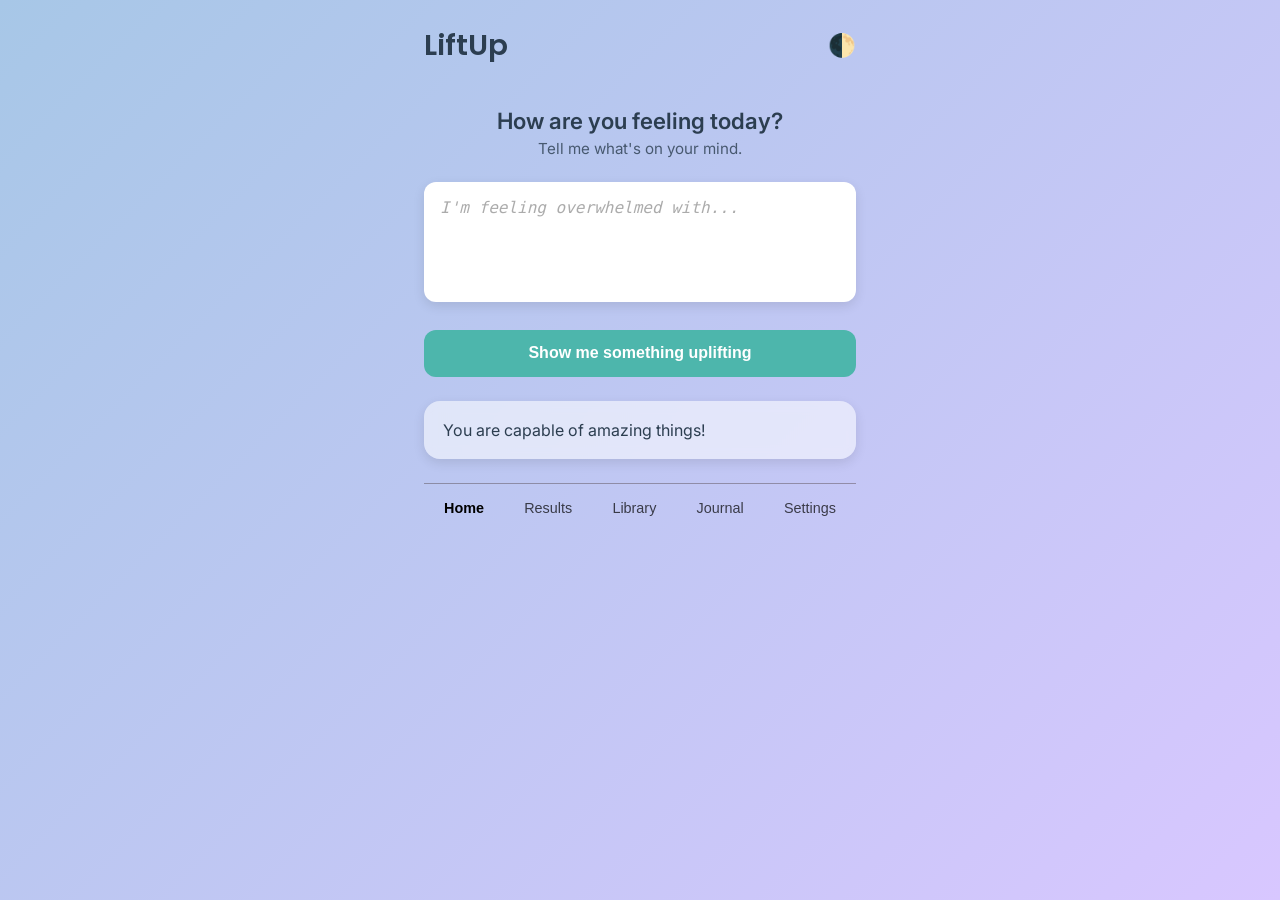
==== index.html @ 4f4d626e "needed updates" ====
<!DOCTYPE html>
<html lang="en">
<head>
    <meta charset="UTF-8">
    <meta name="viewport" content="width=device-width, initial-scale=1.0">
    <title>LiftUp - Your Personalized Inspiration & Support Companion</title>
    <link href="https://fonts.googleapis.com/css2?family=Poppins:wght@400;600&family=Inter:wght@300;400;500&display=swap" rel="stylesheet">
    <link rel="stylesheet" href="css/styles.css" />
</head>

<body>
    <div id="toast" class="toast hidden">Saved!</div>

    <!-- Home View -->
    <main id="home-view" class="view">
        <header class="app-header">
            <h1 class="logo">LiftUp</h1>
            <button type="button" id="theme-toggle" class="icon-btn" aria-label="Toggle theme">🌓</button>
        </header>

        <section class="intro">
            <h2>How are you feeling today?</h2>
            <p class="subtitle">Tell me what's on your mind.</p>
         </section>

         <div class="input-area">
            <textarea id="user-input" placeholder="I'm feeling overwhelmed with..."></textarea>
        </div>

        <button type="button" id="get-support-btn" class="primary-btn">Show me something uplifting</button>
        
        <div class="card">
            <p id="quick-quote">You are capable of amazing things!</p>
        </div>

        <nav class="footer-nav">
            <button data-view="home" class="active">Home</button>
            <button data-view="results">Results</button>
            <button data-view="library">Library</button>
            <button data-view="journal">Journal</button>
            <button data-view="settings">Settings</button>
        </nav>
    </main>
    
    <!-- Results View -->
     <section id="results-view" class="view hidden">
        <header class="app-header">
            <button class="back-btn" id="back-to-home">← Back</button>
            <h1 class="logo">LiftUp</h1>
        </header>

        <section class="results-content">
            <div class="result-card card">
                <h3 class="card-title">Your Quote</h3>
                <p id="result-quote" class="card-text">"Your personalized quote will appear here."</p>
                <button class="save-btn" id="save-quote-btn">Save Quote</button>
            </div>
    
            <div class="result-card card">
                <h3 class="card-title">Music for Your Mood</h3> 
                <img id="album-art" class="album-art" alt="Album artwork" src="" />
                <p id="song-title" class="song-title">Song Title</p>
                <p id="song-artist" class="song-artist">Artist Name</p>
                <audio id="song-preview" controls class="audio-preview"></audio>
                <button class="save-btn" id="save-song-btn">Save Song</button>
            </div>
    
            <div class="result-card card">
                <h3 class="card-title">Journaling Prompt</h3>
                <p id="journal-prompt" class="card-text">"Your journaling prompt will appear here..."</p>
                <button class="save-btn" id="save-prompt-btn">Save Prompt</button>
            </div>            
            <button id="more-results-btn" class="secondary-btn">Show me more like this</button>
        </section>

        <nav class="footer-nav">
            <button data-view="home">Home</button>
            <button data-view="results" class="active">Results</button>
            <button data-view="library">Library</button>
            <button data-view="journal">Journal</button>
            <button data-view="settings">Settings</button>
        </nav>
    </section>
    
     <section id="library-view" class="view hidden">
        <header class="app-header">
            <h1 class="logo">My Library</h1>
        </header>

        <section class="library-content">
            <h3 class="section-title">Saved Quotes</h3>
            <div id="saved-quotes" class="library-list empty"></div>

            <h3 class="section-title">Saved Songs</h3>
            <div id="saved-songs" class="library-list empty"></div>

            <h3 class="section-title">Saved Prompts</h3>
            <div id="saved-prompts" class="library-list empty"></div>
        </section>

        <nav class="footer-nav">
            <button data-view="home">Home</button>
            <button data-view="results">Results</button>
            <button data-view="library" class="active">Library</button>
            <button data-view="journal">Journal</button>
            <button data-view="settings">Settings</button>
        </nav>
     </section>

    <section id="journal-view" class="view hidden">
        <header class="app-header">
            <h1 class="logo">Journal</h1>
        </header>

        <section class="journal-content">
            <!-- Mood Selector -->
             <div class="journal-card card">
                <h3 class="section-title">How are you feeling?</h3>
                <select id="journal-mood" class="journal-select" title="Select your current mood">
                    <option value="">Select a mood</option>
                    <option value="😊 Happy">😊 Happy</option>
                    <option value="😔 Sad">😔 Sad</option>
                    <option value="😤 Stressed">😤 Stressed</option>
                    <option value="😌 Calm">😌 Calm</option>
                    <option value="🤔 Reflective">🤔 Reflective</option>
                </select>
             </div>

             <!-- Entry Box -->
            <div class="journal-card card">
                <h3 class="section-title">Write your thoughts</h3>
                <textarea id="journal-entry" class="journal-textarea" placeholder="Today I want to reflect on..."></textarea>
                <button type="button" id="save-journal-btn" class="primary-btn">Save Entry</button>
            </div>

            <!-- Past Entries -->
            <h3 class="section-title">Past Entries</h3>
            <div id="journal-entries" class="journal-list empty"></div>
        </section>

        <nav class="footer-nav">
            <button data-view="home">Home</button>
            <button data-view="results">Results</button>
            <button data-view="library">Library</button>
            <button data-view="journal" class="active">Journal</button>
            <button data-view="settings">Settings</button>
        </nav>

     </section>

    <!-- Settings -->
    <section id="settings-view" class="view hidden">
        <header class="app-header">
            <button class="back-btn" id="back-to-home-from-settings">← Back</button>
            <h1 class="logo">Settings</h1>
        </header>

        <section class="settings-content">
            <div class="card">
                <h3 class="section-title">Data Management</h3>
                <p class="subtitle">This will permanently delete all your data.</p>
                <button type="button" id="reset-data-btn" class="primary-btn reset-btn">Reset All Data</button>
            </div>
        </section>

        <nav class="footer-nav">
            <button data-view="home">Home</button>
            <button data-view="results">Results</button>
            <button data-view="library">Library</button>
            <button data-view="journal">Journal</button>
            <button data-view="settings" class="active">Settings</button>
        </nav>
    </section>

    <script type="module" src="js/main.js"></script>
</body>
</html>
---- css/styles.css ----
:root {
    --primary: #4db6ac;
    --primary-hover: #43a59b;
    --text-dark: #2C3E50;
    --bg-light: rgba(255, 255, 255, 0.55);
    --shadow: 0 4px 12px rgba(0, 0, 0, 0.1);
}

/* Global + Base */
* {
    margin: 0;
    padding: 0;
    box-sizing: border-box;
}

button,
.card {
    transition: transform 0.2s ease, box-shadow 0.2s ease, background 0.2s ease;
}

textarea,
select {
    transition: box-shadow 0.2s ease, border 0.2s ease;
}

body {
    font-family: 'Inter', sans-serif;
    background: linear-gradient(135deg, #A7C7E7, #D8C7FF);
    color: var(--text-dark);
    min-height:100vh;
    display: flex;
    justify-content: center;
}

.hidden {
    display: none !important; 
}

.view {
    width: 100%;
    max-width: 480px;
    padding: 1.5rem;
    display: flex;
    flex-direction: column;
    gap: 1.5rem;
    animation: fadeIn 0.4s ease;
}

/* Header */
.app-header {
    display: flex;
    justify-content: space-between;
    align-items: center;
}

.logo {
    font-family: 'Poppins', sans-serif;
    font-size: 1.8rem;
    font-weight: 600;
}

.icon-btn {
    background: none;
    border: none;
    font-size: 1.4rem;
    cursor: pointer;
}

/* Intro Section */
.intro {
    text-align: center;
    margin-top: 1rem;
}

.intro h2 {
    font-size: 1.4rem;
    font-weight: 600;
}

.subtitle {
    margin-top: 0.3rem;
    font-size: 0.95rem;
    opacity: 0.8;
}

/* Input Area */
.input-area textarea,
.journal-textarea {
    width: 100%;
    padding: 1rem;
    border-radius: 12px;
    border: none;
    resize: none;
    font-size: 1rem;
    box-shadow: var(--shadow);
    outline: none;
    transition: box-shadow 0.3s ease;
}

.input-area textarea {
    height: 120px;
}

.journal-textarea {
    height: 140px;
    margin-top: 0.5rem;
}

textarea:focus,
select:focus,
button:focus {
    outline: 2px solid var(--primary);
    outline-offset: 2px;
}

textarea::placeholder {
    opacity: 0.6;
    font-style: italic;
}

/* Buttons */
.primary-btn,
.secondary-btn,
.save-btn {
    width: 100%;
    padding: 0.9rem;
    border-radius: 12px;
    font-size: 1rem;
    cursor: pointer;
    font-weight: 600;
    transition: background 0.3s ease, transform 0.2s ease;   
}

/* Primary */
.primary-btn {
    background: var(--primary);
    color: white;
    border: none;
}

.primary-btn:hover {
    background: var(--primary-hover);
    transform: translateY(-2px);
}

/* Secondary */
.secondary-btn {
    background: #ffffffaa;
    border: 2px solid var(--primary);
    color: var(--text-dark);
}

.secondary-btn:hover {
    background: #e8f7f6;
    transform: translateY(-2px);
}

/* Save */
.save-btn {
    background: var(--primary);
    color: white;
    border: none;
    width: auto;
    padding: 0.6rem 1rem;
    border-radius: 10px;
    font-size: 0.9rem;
}

.save-btn:hover {
    background: var(--primary-hover);
    transform: translateY(-2px);
}

/* Back */
.back-btn {
    background: none;
    border: none;
    font-size: 1.2rem;
    cursor: pointer;
    opacity: 0.7;
}

.back-btn:hover {
    opacity: 1;
}

/* Cards */
.card,
.result-card,
.library-list,
.journal-list {
    background: var(--bg-light);
    -webkit-backdrop-filter: blur(6px);
    backdrop-filter: blur(6px);
    padding: 1.2rem;
    border-radius: 16px;
    box-shadow: var(--shadow);
}

.card:hover,
.result-card:hover {
    transform: translateY(-2px);
    box-shadow: 0 6px 16px rgba(0,0,0,0.15);
}

/* Footer Nav */
.footer-nav {
    display: flex;
    justify-content: space-around;
    padding-top: 1rem;
    border-top: 1px solid rgba(68, 50, 50, 0.4);
}

.footer-nav button {
    background: none;
    border: none;
    font-size: 0.9rem;
    opacity: 0.7;
    cursor: pointer;
}

.footer-nav button.active,
.footer-nav button:hover {
    opacity: 1;
    font-weight: 600;
}


/* Results Page */
.results-content {
    display: flex;
    flex-direction: column;
    gap: 1.5rem;
}

.card-title {
    font-family: 'Poppins', sans-serif;
    font-size: 1.2rem;
    margin-bottom: 0.6rem;
}

.card-text {
    margin-bottom: 1rem;
}

/* Music */
.album-art {
    width: 100%;
    max-width: 220px;
    border-radius: 12px;
    margin: 0.5rem auto 1rem;
    display: block;
}

.song-title {
    font-weight: 600;
}

.song-artist {
    opacity: 0.8;
}

.audio-preview {
    width: 100%;
    margin-bottom: 1rem;
}

/* Journal */
.journal-content {
    display: flex;
    flex-direction: column;
    gap: 1.5rem;
}

.journal-select {
    width: 100%;
    padding: 0.8rem;
    border-radius: 10px;
    border: none;
    margin-top: 0.5rem;
    box-shadow: var(--shadow);
}

.journal-entry-item {
    padding: 0.8rem;
    border-bottom: 1px solid rgba(0,0,0,0.1);
}

.journal-entry-date {
    font-size: 0.8rem;
    opacity: 0.7;
}

.journal-entry-mood {
    font-weight: 600;
}

/* Library Container*/
.library-list {
    background: var(--bg-light);
    -webkit-backdrop-filter: blur(6px);
    backdrop-filter: blur(6px);
    padding: 1rem 1.2rem;
    border-radius: 16px;
    box-shadow: var(--shadow);
    display: flex;
    flex-direction: column;
    gap: 0.6rem;
}

/* Individual Saved Item */
.library-item {
    display: flex;
    justify-content: space-between;
    align-items: center;
    padding: 0.6rem 0;
    border-bottom: 1px solid rgba(0,0,0,0.08);
}

.library-item:last-child {
    border-bottom: none;
}

/* Text inside each item */
.item-content {
    flex: 1;
    font-size: 0.95rem;
}

/* Delete Button */
.delete-item-btn {
    background: rgba(255, 0, 0, 0.12);
    color: #e74c3c;
    border: none;
    width: 28px;
    height: 28px;
    border-radius: 50%;
    cursor: pointer;
    font-size: 1.1rem;
    display: flex;
    align-items: center;
    justify-content: center;
}

.delete-item-btn:hover {
    background: rgba(231, 76, 60, 0.22);
}

/* empty State */
.empty-text {
    opacity: 0.6;
    text-align: center;
    padding: 1rem 0;
    font-style: italic;
}

/* Dark Mode Adjustments */
body.dark .library-list {
    background: rgba(255, 255, 255, 0.05);
    border: 1px solid rgba(255, 255, 255, 0.1);
}

body.dark .library-item {
    border-bottom: 1px solid rgba(255,255,255,0.08);
}

body.dark .delete-item-btn {
    background: rgba(255, 0, 0, 0.15);
}

/* Settings */
.settings-content {
    display: flex;
    flex-direction: column;
    gap: 1rem;
}

#reset-data-btn:hover {
    background: #c0392b;
}

/* Dark Mode */
body.dark {
    background: linear-gradient(135deg, #1e2a38, #2c3e50);
    color: #ecf0f1;
}

body.dark .card,
body.dark .library-list,
body.dark .journal-list {
    background: rgba(255, 255, 255, 0.05);
    border: 1px solid rgba(255, 255, 255, 0.1);
}

body.dark textarea,
body.dark select {
    background: rgba(0, 0, 0, 0.2);
    color: white;
    border: 1px solid rgba(255, 255, 255, 0.1);
}

/* Loading Animation */
button:disabled {
    opacity: 0.7;
    cursor: wait;
    animation: pulse 1.5s infinite;
}

textarea.error {
    outline: 2px solid red;
}

/* Animations */
@keyframes pulse {
    0% { transform: scale(1); }
    50% { transform: scale(0.98); opacity: 0.5; }
    100% { transform: scale(1); }
}

@keyframes fadeIn {
    from {
        opacity: 0;
        transform: translateY(10px);
    }
    to {
        opacity: 1;
        transform: translateY(0);
    }
}

/* Mobile */
@media (max-width: 480px) {
    .view {
        padding: 1rem;
        gap: 1rem;
    }
}
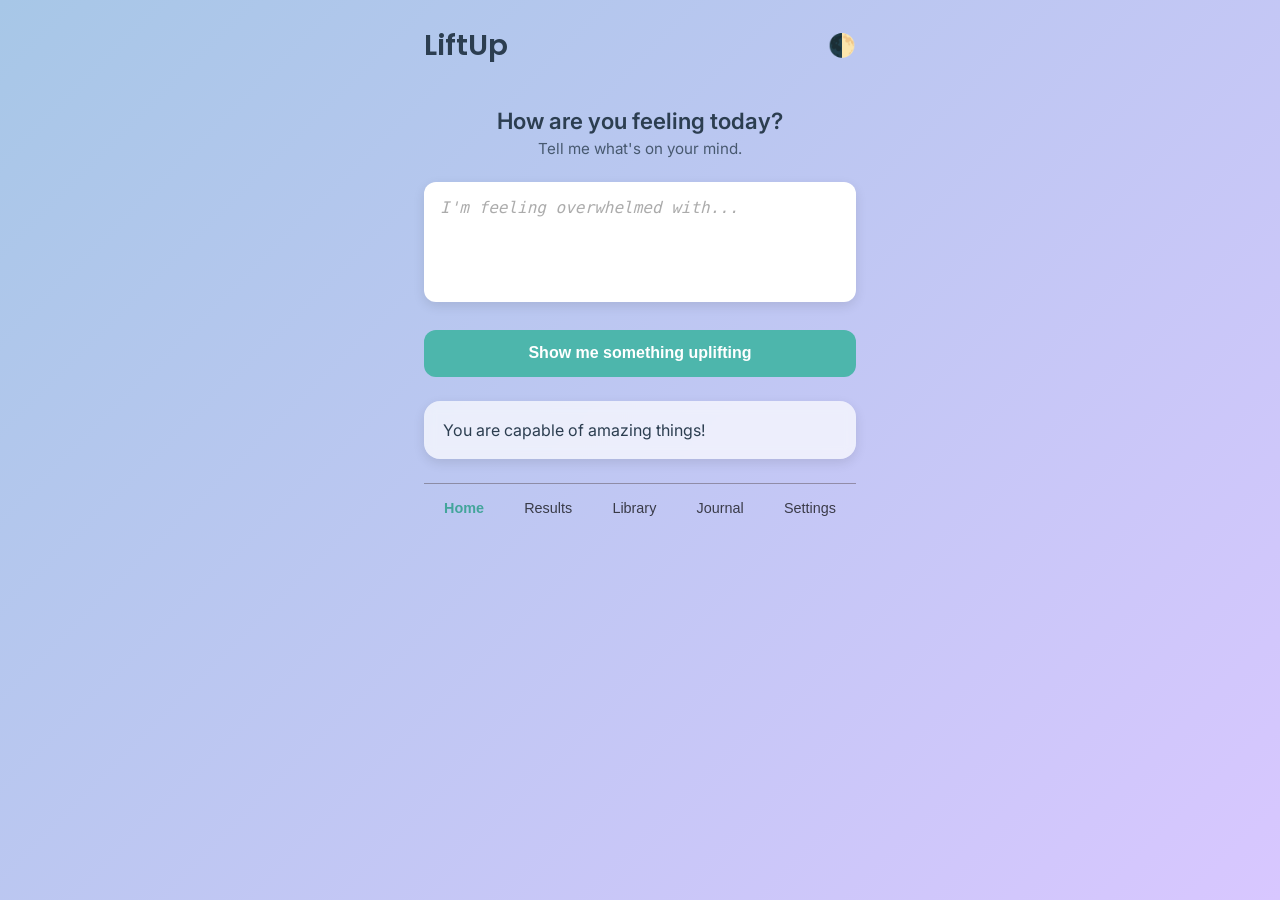
==== commit ce4d5575: "commit" ====
--- a/index.html
+++ b/index.html
@@ -70,7 +70,6 @@
                 <p id="journal-prompt" class="card-text">"Your journaling prompt will appear here..."</p>
                 <button class="save-btn" id="save-prompt-btn">Save Prompt</button>
             </div>            
-            <button id="more-results-btn" class="secondary-btn">Show me more like this</button>
         </section>
 
         <nav class="footer-nav">
--- a/css/styles.css
+++ b/css/styles.css
@@ -2,7 +2,7 @@
     --primary: #4db6ac;
     --primary-hover: #43a59b;
     --text-dark: #2C3E50;
-    --bg-light: rgba(255, 255, 255, 0.55);
+    --bg-light: rgba(255, 255, 255, 0.7);
     --shadow: 0 4px 12px rgba(0, 0, 0, 0.1);
 }
 
@@ -13,16 +13,6 @@
     box-sizing: border-box;
 }
 
-button,
-.card {
-    transition: transform 0.2s ease, box-shadow 0.2s ease, background 0.2s ease;
-}
-
-textarea,
-select {
-    transition: box-shadow 0.2s ease, border 0.2s ease;
-}
-
 body {
     font-family: 'Inter', sans-serif;
     background: linear-gradient(135deg, #A7C7E7, #D8C7FF);
@@ -32,163 +22,44 @@
     justify-content: center;
 }
 
+/* Toast Styles */
+.toast {
+    position: fixed;
+    bottom: 100px;
+    left: 50%;
+    transform: translateX(-50%);
+    background: rgba(44, 62, 80, 0.95);
+    color: white;
+    padding: 12px 24px;
+    border-radius: 25px;
+    z-index: 9999;
+    transition: all 0.3s cubic-bezier(0.68, -0.55, 0.265, 1.55);
+    pointer-events: none;
+    font-size: 0.9rem;
+    box-shadow: 0 4px 15px rgba(0,0,0,0.2);
+}
+
+.toast.hidden {
+    opacity: 0;
+    transform: translate(-50%, 20px);
+    display: block !important;
+}
+
+.view {
+    width: 100%;
+    max-width: 480px;
+    padding: 1.5rem;
+    display: flex;
+    flex-direction: column;
+    gap: 1.5rem;
+}
+
 .hidden {
     display: none !important; 
 }
 
-.view {
-    width: 100%;
-    max-width: 480px;
-    padding: 1.5rem;
-    display: flex;
-    flex-direction: column;
-    gap: 1.5rem;
-    animation: fadeIn 0.4s ease;
-}
-
-/* Header */
-.app-header {
-    display: flex;
-    justify-content: space-between;
-    align-items: center;
-}
-
-.logo {
-    font-family: 'Poppins', sans-serif;
-    font-size: 1.8rem;
-    font-weight: 600;
-}
-
-.icon-btn {
-    background: none;
-    border: none;
-    font-size: 1.4rem;
-    cursor: pointer;
-}
-
-/* Intro Section */
-.intro {
-    text-align: center;
-    margin-top: 1rem;
-}
-
-.intro h2 {
-    font-size: 1.4rem;
-    font-weight: 600;
-}
-
-.subtitle {
-    margin-top: 0.3rem;
-    font-size: 0.95rem;
-    opacity: 0.8;
-}
-
-/* Input Area */
-.input-area textarea,
-.journal-textarea {
-    width: 100%;
-    padding: 1rem;
-    border-radius: 12px;
-    border: none;
-    resize: none;
-    font-size: 1rem;
-    box-shadow: var(--shadow);
-    outline: none;
-    transition: box-shadow 0.3s ease;
-}
-
-.input-area textarea {
-    height: 120px;
-}
-
-.journal-textarea {
-    height: 140px;
-    margin-top: 0.5rem;
-}
-
-textarea:focus,
-select:focus,
-button:focus {
-    outline: 2px solid var(--primary);
-    outline-offset: 2px;
-}
-
-textarea::placeholder {
-    opacity: 0.6;
-    font-style: italic;
-}
-
-/* Buttons */
-.primary-btn,
-.secondary-btn,
-.save-btn {
-    width: 100%;
-    padding: 0.9rem;
-    border-radius: 12px;
-    font-size: 1rem;
-    cursor: pointer;
-    font-weight: 600;
-    transition: background 0.3s ease, transform 0.2s ease;   
-}
-
-/* Primary */
-.primary-btn {
-    background: var(--primary);
-    color: white;
-    border: none;
-}
-
-.primary-btn:hover {
-    background: var(--primary-hover);
-    transform: translateY(-2px);
-}
-
-/* Secondary */
-.secondary-btn {
-    background: #ffffffaa;
-    border: 2px solid var(--primary);
-    color: var(--text-dark);
-}
-
-.secondary-btn:hover {
-    background: #e8f7f6;
-    transform: translateY(-2px);
-}
-
-/* Save */
-.save-btn {
-    background: var(--primary);
-    color: white;
-    border: none;
-    width: auto;
-    padding: 0.6rem 1rem;
-    border-radius: 10px;
-    font-size: 0.9rem;
-}
-
-.save-btn:hover {
-    background: var(--primary-hover);
-    transform: translateY(-2px);
-}
-
-/* Back */
-.back-btn {
-    background: none;
-    border: none;
-    font-size: 1.2rem;
-    cursor: pointer;
-    opacity: 0.7;
-}
-
-.back-btn:hover {
-    opacity: 1;
-}
-
 /* Cards */
-.card,
-.result-card,
-.library-list,
-.journal-list {
+.card, .result-card {
     background: var(--bg-light);
     -webkit-backdrop-filter: blur(6px);
     backdrop-filter: blur(6px);
@@ -197,10 +68,135 @@
     box-shadow: var(--shadow);
 }
 
-.card:hover,
-.result-card:hover {
+.card:hover, .result-card:hover {
     transform: translateY(-2px);
     box-shadow: 0 6px 16px rgba(0,0,0,0.15);
+}
+
+/* Header */
+.app-header {
+    display: flex;
+    justify-content: space-between;
+    align-items: center;
+}
+
+.logo {
+    font-family: 'Poppins', sans-serif;
+    font-size: 1.8rem;
+    font-weight: 600;
+}
+
+.icon-btn {
+    background: none;
+    border: none;
+    font-size: 1.4rem;
+    cursor: pointer;
+}
+
+/* Intro Section */
+.intro {
+    text-align: center;
+    margin-top: 1rem;
+}
+
+.intro h2 {
+    font-size: 1.4rem;
+    font-weight: 600;
+}
+
+.subtitle {
+    margin-top: 0.3rem;
+    font-size: 0.95rem;
+    opacity: 0.8;
+}
+
+/* Input Area */
+.input-area textarea,
+.journal-textarea {
+    width: 100%;
+    padding: 1rem;
+    border-radius: 12px;
+    border: none;
+    resize: none;
+    font-size: 1rem;
+    box-shadow: var(--shadow);
+    outline: none;
+    transition: box-shadow 0.3s ease;
+}
+
+.input-area textarea {
+    height: 120px;
+}
+
+.journal-textarea {
+    height: 140px;
+    margin-top: 0.5rem;
+}
+
+textarea:focus,
+select:focus,
+button:focus {
+    outline: 2px solid var(--primary);
+    outline-offset: 2px;
+}
+
+textarea::placeholder {
+    opacity: 0.6;
+    font-style: italic;
+}
+
+/* Buttons */
+.primary-btn, .secondary-btn, .save-btn {
+    width: 100%;
+    padding: 0.9rem;
+    border-radius: 12px;
+    font-size: 1rem;
+    cursor: pointer;
+    font-weight: 600;
+    transition: all 0.2s ease;   
+}
+
+/* Primary */
+.primary-btn {
+    background: var(--primary);
+    color: white;
+    border: none;
+}
+
+.primary-btn:hover {
+    background: var(--primary-hover);
+    transform: translateY(-2px);
+}
+
+/* Secondary */
+.secondary-btn {
+    background: #ffffffaa;
+    border: 2px solid var(--primary);
+    color: var(--text-dark);
+}
+
+.secondary-btn:hover {
+    background: #e8f7f6;
+    transform: translateY(-2px);
+}
+
+/* Save */
+.save-btn {
+    background: var(--primary);
+    color: white;
+    border: none;
+    width: auto;
+    padding: 0.6rem 1rem;
+    border-radius: 10px;
+    font-size: 0.9rem;
+}
+
+.back-btn {
+    background: none;
+    border: none;
+    font-size: 1.2rem;
+    cursor: pointer;
+    opacity: 0.7;
 }
 
 /* Footer Nav */
@@ -219,28 +215,10 @@
     cursor: pointer;
 }
 
-.footer-nav button.active,
-.footer-nav button:hover {
+.footer-nav button.active {
     opacity: 1;
     font-weight: 600;
-}
-
-
-/* Results Page */
-.results-content {
-    display: flex;
-    flex-direction: column;
-    gap: 1.5rem;
-}
-
-.card-title {
-    font-family: 'Poppins', sans-serif;
-    font-size: 1.2rem;
-    margin-bottom: 0.6rem;
-}
-
-.card-text {
-    margin-bottom: 1rem;
+    color: var(--primary-hover);
 }
 
 /* Music */
@@ -252,63 +230,18 @@
     display: block;
 }
 
-.song-title {
-    font-weight: 600;
-}
-
-.song-artist {
-    opacity: 0.8;
-}
-
 .audio-preview {
     width: 100%;
     margin-bottom: 1rem;
 }
 
-/* Journal */
-.journal-content {
-    display: flex;
-    flex-direction: column;
-    gap: 1.5rem;
-}
-
-.journal-select {
-    width: 100%;
-    padding: 0.8rem;
-    border-radius: 10px;
-    border: none;
-    margin-top: 0.5rem;
-    box-shadow: var(--shadow);
-}
-
-.journal-entry-item {
-    padding: 0.8rem;
-    border-bottom: 1px solid rgba(0,0,0,0.1);
-}
-
-.journal-entry-date {
-    font-size: 0.8rem;
-    opacity: 0.7;
-}
-
-.journal-entry-mood {
-    font-weight: 600;
-}
-
-/* Library Container*/
-.library-list {
-    background: var(--bg-light);
-    -webkit-backdrop-filter: blur(6px);
-    backdrop-filter: blur(6px);
-    padding: 1rem 1.2rem;
-    border-radius: 16px;
-    box-shadow: var(--shadow);
+/* Library & Journal lists*/
+.library-list, .journal-list {
     display: flex;
     flex-direction: column;
     gap: 0.6rem;
 }
 
-/* Individual Saved Item */
 .library-item {
     display: flex;
     justify-content: space-between;
@@ -317,16 +250,6 @@
     border-bottom: 1px solid rgba(0,0,0,0.08);
 }
 
-.library-item:last-child {
-    border-bottom: none;
-}
-
-/* Text inside each item */
-.item-content {
-    flex: 1;
-    font-size: 0.95rem;
-}
-
 /* Delete Button */
 .delete-item-btn {
     background: rgba(255, 0, 0, 0.12);
@@ -336,47 +259,9 @@
     height: 28px;
     border-radius: 50%;
     cursor: pointer;
-    font-size: 1.1rem;
     display: flex;
     align-items: center;
     justify-content: center;
-}
-
-.delete-item-btn:hover {
-    background: rgba(231, 76, 60, 0.22);
-}
-
-/* empty State */
-.empty-text {
-    opacity: 0.6;
-    text-align: center;
-    padding: 1rem 0;
-    font-style: italic;
-}
-
-/* Dark Mode Adjustments */
-body.dark .library-list {
-    background: rgba(255, 255, 255, 0.05);
-    border: 1px solid rgba(255, 255, 255, 0.1);
-}
-
-body.dark .library-item {
-    border-bottom: 1px solid rgba(255,255,255,0.08);
-}
-
-body.dark .delete-item-btn {
-    background: rgba(255, 0, 0, 0.15);
-}
-
-/* Settings */
-.settings-content {
-    display: flex;
-    flex-direction: column;
-    gap: 1rem;
-}
-
-#reset-data-btn:hover {
-    background: #c0392b;
 }
 
 /* Dark Mode */
@@ -385,35 +270,25 @@
     color: #ecf0f1;
 }
 
-body.dark .card,
-body.dark .library-list,
-body.dark .journal-list {
+body.dark .card, body.dark .result-card, body.dark .library-list {
     background: rgba(255, 255, 255, 0.05);
     border: 1px solid rgba(255, 255, 255, 0.1);
 }
 
-body.dark textarea,
-body.dark select {
+body.dark textarea, body.dark select {
     background: rgba(0, 0, 0, 0.2);
     color: white;
-    border: 1px solid rgba(255, 255, 255, 0.1);
-}
-
-/* Loading Animation */
+}
+
 button:disabled {
-    opacity: 0.7;
+    animation: pulse 1.5s infinite;
     cursor: wait;
-    animation: pulse 1.5s infinite;
-}
-
-textarea.error {
-    outline: 2px solid red;
 }
 
 /* Animations */
 @keyframes pulse {
     0% { transform: scale(1); }
-    50% { transform: scale(0.98); opacity: 0.5; }
+    50% { transform: scale(0.98); opacity: 0.7; }
     100% { transform: scale(1); }
 }
 
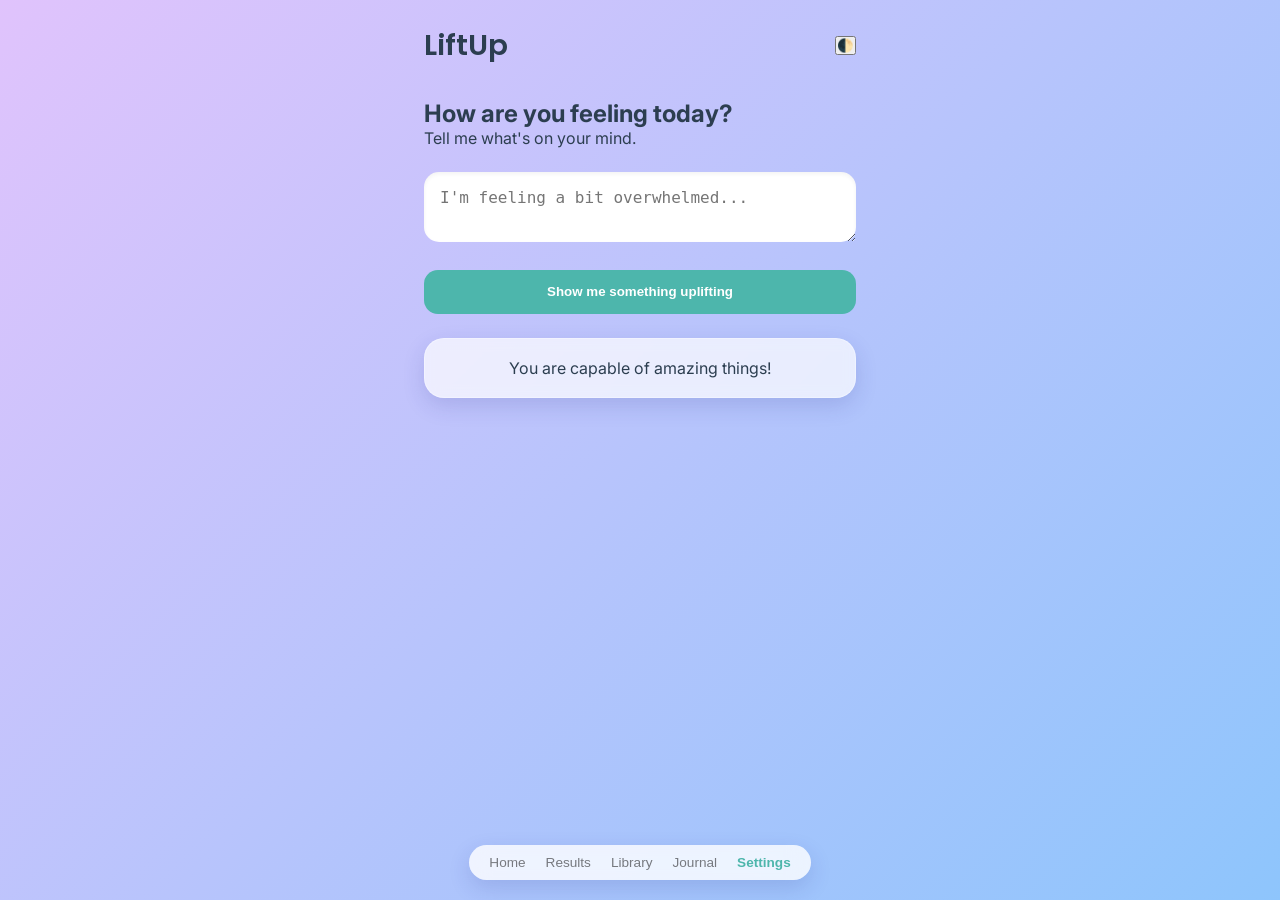
==== commit 99855e46: "needed updates" ====
--- a/index.html
+++ b/index.html
@@ -7,15 +7,14 @@
     <link href="https://fonts.googleapis.com/css2?family=Poppins:wght@400;600&family=Inter:wght@300;400;500&display=swap" rel="stylesheet">
     <link rel="stylesheet" href="css/styles.css" />
 </head>
+<body>
 
-<body>
     <div id="toast" class="toast hidden">Saved!</div>
 
-    <!-- Home View -->
     <main id="home-view" class="view">
         <header class="app-header">
             <h1 class="logo">LiftUp</h1>
-            <button type="button" id="theme-toggle" class="icon-btn" aria-label="Toggle theme">🌓</button>
+            <button type="button" id="theme-toggle" class="icon-btn">🌓</button>
         </header>
 
         <section class="intro">
@@ -24,152 +23,105 @@
          </section>
 
          <div class="input-area">
-            <textarea id="user-input" placeholder="I'm feeling overwhelmed with..."></textarea>
+            <textarea id="user-input" placeholder="I'm feeling a bit overwhelmed..."></textarea>
         </div>
 
-        <button type="button" id="get-support-btn" class="primary-btn">Show me something uplifting</button>
+        <button id="get-support-btn" class="primary-btn">Show me something uplifting</button>
         
-        <div class="card">
+        <div class="card" style="text-align: center;">
             <p id="quick-quote">You are capable of amazing things!</p>
         </div>
-
-        <nav class="footer-nav">
-            <button data-view="home" class="active">Home</button>
-            <button data-view="results">Results</button>
-            <button data-view="library">Library</button>
-            <button data-view="journal">Journal</button>
-            <button data-view="settings">Settings</button>
-        </nav>
     </main>
     
-    <!-- Results View -->
      <section id="results-view" class="view hidden">
         <header class="app-header">
-            <button class="back-btn" id="back-to-home">← Back</button>
-            <h1 class="logo">LiftUp</h1>
+            <button class="back-btn" id="back-to-home">←</button>
+            <h1 class="logo">For You</h1>
+            <div style="width: 24px;"></div>
         </header>
 
-        <section class="results-content">
-            <div class="result-card card">
-                <h3 class="card-title">Your Quote</h3>
-                <p id="result-quote" class="card-text">"Your personalized quote will appear here."</p>
-                <button class="save-btn" id="save-quote-btn">Save Quote</button>
-            </div>
-    
-            <div class="result-card card">
-                <h3 class="card-title">Music for Your Mood</h3> 
-                <img id="album-art" class="album-art" alt="Album artwork" src="" />
+        <div class="result-card">
+            <h3 class="card-title">Daily Wisdom</h3>
+            <p id="result-quote" class="card-text">"Your quote will appear here."</p>
+            <button class="save-btn" id="save-quote-btn">Save Quote</button>
+        </div>
+
+        <div class="result-card music-card">
+            <h3 class="card-title">Mood Melodies</h3> 
+            <img id="album-art" class="album-art" src="" alt="Album Art" />
+            <div class="song-info">
                 <p id="song-title" class="song-title">Song Title</p>
                 <p id="song-artist" class="song-artist">Artist Name</p>
-                <audio id="song-preview" controls class="audio-preview"></audio>
-                <button class="save-btn" id="save-song-btn">Save Song</button>
             </div>
-    
-            <div class="result-card card">
-                <h3 class="card-title">Journaling Prompt</h3>
-                <p id="journal-prompt" class="card-text">"Your journaling prompt will appear here..."</p>
-                <button class="save-btn" id="save-prompt-btn">Save Prompt</button>
-            </div>            
-        </section>
+            <audio id="song-preview" controls class="audio-preview"></audio>
+            <button class="save-btn" id="save-song-btn">Save Song</button>
+        </div>
 
-        <nav class="footer-nav">
-            <button data-view="home">Home</button>
-            <button data-view="results" class="active">Results</button>
-            <button data-view="library">Library</button>
-            <button data-view="journal">Journal</button>
-            <button data-view="settings">Settings</button>
-        </nav>
+        <div class="result-card">
+            <h3 class="card-title">Reflection</h3>
+            <p id="journal-prompt" class="card-text">"Your prompt will appear here."</p>
+            <button class="save-btn" id="save-prompt-btn">Save Prompt</button>
+        </div>   
     </section>
     
      <section id="library-view" class="view hidden">
         <header class="app-header">
-            <h1 class="logo">My Library</h1>
+            <h1 class="logo">My Sanctuary</h1>
         </header>
 
-        <section class="library-content">
-            <h3 class="section-title">Saved Quotes</h3>
-            <div id="saved-quotes" class="library-list empty"></div>
+        <div class="library-container">
+            <h3 class="section-lable">Quotes</h3>
+            <div id="saved-quotes" class="library-list"></div>
+            
+            <h3 class="section-label">Songs</h3>
+            <div id="saved-songs" class="library-list"></div>
 
-            <h3 class="section-title">Saved Songs</h3>
-            <div id="saved-songs" class="library-list empty"></div>
-
-            <h3 class="section-title">Saved Prompts</h3>
-            <div id="saved-prompts" class="library-list empty"></div>
-        </section>
-
-        <nav class="footer-nav">
-            <button data-view="home">Home</button>
-            <button data-view="results">Results</button>
-            <button data-view="library" class="active">Library</button>
-            <button data-view="journal">Journal</button>
-            <button data-view="settings">Settings</button>
-        </nav>
+            <h3 class="section-label">Prompts</h3>
+            <div id="saved-prompts" class="library-list"></div>
+        </div>
      </section>
 
     <section id="journal-view" class="view hidden">
         <header class="app-header">
             <h1 class="logo">Journal</h1>
         </header>
+        
+        <div class="card journal-input-card">
+            <h3 class="card-title">How are you?</h3>
+            <select id="journal-mood" class="journal-select">
+                <option value="">Select a vibe...</option>
+                <option value="😊 Happy">😊 Happy</option>
+                <option value="😔 Low">😔 Low</option>
+                <option value="😤 Frustrated">😤 Frustrated</option>
+                <option value="😌 Calm">😌 Calm</option>
+                <option value="🤔 Reflective">🤔 Reflective</option>
+            </select>
+            <textarea id="journal-entry" class="journal-textarea" placeholder="Start typing..."></textarea>
+            <button type="button" id="save-journal-btn" class="primary-btn">Log Entry</button>
+        </div>
+        
+        <h3 class="section-label">Previous Reflections</h3>
+        <div id="journal-entries" class="journal-list"></div>
+    </section>
 
-        <section class="journal-content">
-            <!-- Mood Selector -->
-             <div class="journal-card card">
-                <h3 class="section-title">How are you feeling?</h3>
-                <select id="journal-mood" class="journal-select" title="Select your current mood">
-                    <option value="">Select a mood</option>
-                    <option value="😊 Happy">😊 Happy</option>
-                    <option value="😔 Sad">😔 Sad</option>
-                    <option value="😤 Stressed">😤 Stressed</option>
-                    <option value="😌 Calm">😌 Calm</option>
-                    <option value="🤔 Reflective">🤔 Reflective</option>
-                </select>
-             </div>
-
-             <!-- Entry Box -->
-            <div class="journal-card card">
-                <h3 class="section-title">Write your thoughts</h3>
-                <textarea id="journal-entry" class="journal-textarea" placeholder="Today I want to reflect on..."></textarea>
-                <button type="button" id="save-journal-btn" class="primary-btn">Save Entry</button>
-            </div>
-
-            <!-- Past Entries -->
-            <h3 class="section-title">Past Entries</h3>
-            <div id="journal-entries" class="journal-list empty"></div>
-        </section>
-
-        <nav class="footer-nav">
-            <button data-view="home">Home</button>
-            <button data-view="results">Results</button>
-            <button data-view="library">Library</button>
-            <button data-view="journal" class="active">Journal</button>
-            <button data-view="settings">Settings</button>
-        </nav>
-
-     </section>
-
-    <!-- Settings -->
     <section id="settings-view" class="view hidden">
         <header class="app-header">
-            <button class="back-btn" id="back-to-home-from-settings">← Back</button>
             <h1 class="logo">Settings</h1>
         </header>
+        <div class="card">
+            <h3 class="section-label">Data Management</h3>
+            <p class="subtitle" style="margin-bottom: 1rem;">This will permanently delete all save items.</p>
+            <button type="button" id="reset-data-btn" class="primary-btn" style="background: #e74c3c">Reset All Data</button>
+        </div>
+    </section>
 
-        <section class="settings-content">
-            <div class="card">
-                <h3 class="section-title">Data Management</h3>
-                <p class="subtitle">This will permanently delete all your data.</p>
-                <button type="button" id="reset-data-btn" class="primary-btn reset-btn">Reset All Data</button>
-            </div>
-        </section>
-
-        <nav class="footer-nav">
-            <button data-view="home">Home</button>
-            <button data-view="results">Results</button>
-            <button data-view="library">Library</button>
-            <button data-view="journal">Journal</button>
-            <button data-view="settings" class="active">Settings</button>
-        </nav>
-    </section>
+    <nav class="footer-nav">
+        <button data-view="home">Home</button>
+        <button data-view="results">Results</button>
+        <button data-view="library">Library</button>
+        <button data-view="journal">Journal</button>
+        <button data-view="settings" class="active">Settings</button>
+    </nav>
 
     <script type="module" src="js/main.js"></script>
 </body>
--- a/css/styles.css
+++ b/css/styles.css
@@ -1,21 +1,20 @@
 :root {
     --primary: #4db6ac;
-    --primary-hover: #43a59b;
+    --primary-hover: #3d968e;
+    --accent: #ff8a80;
     --text-dark: #2C3E50;
-    --bg-light: rgba(255, 255, 255, 0.7);
-    --shadow: 0 4px 12px rgba(0, 0, 0, 0.1);
-}
-
-/* Global + Base */
-* {
-    margin: 0;
-    padding: 0;
-    box-sizing: border-box;
-}
+    --bg-gradient: linear-gradient(135deg, #e0c3fc 0%, #8ec5fc 100%);
+    --card-bg: rgba(255, 255, 255, 0.7);
+    --shadow: 0 8px 22px rgba(31, 38, 135, 0.15);
+}
+
+/* Global */
+* { margin: 0; padding: 0; box-sizing: border-box; }
 
 body {
     font-family: 'Inter', sans-serif;
-    background: linear-gradient(135deg, #A7C7E7, #D8C7FF);
+    background: var(--bg-gradient);
+    background-attachment: fixed;
     color: var(--text-dark);
     min-height:100vh;
     display: flex;
@@ -52,32 +51,31 @@
     display: flex;
     flex-direction: column;
     gap: 1.5rem;
-}
-
-.hidden {
-    display: none !important; 
-}
+    animation: fadeIn 0.4s ease-out;
+}
+
+.hidden { display: none !important; }
 
 /* Cards */
 .card, .result-card {
-    background: var(--bg-light);
+    background: var(--card-bg);
     -webkit-backdrop-filter: blur(6px);
     backdrop-filter: blur(6px);
     padding: 1.2rem;
-    border-radius: 16px;
+    border-radius: 20px;
     box-shadow: var(--shadow);
-}
-
-.card:hover, .result-card:hover {
-    transform: translateY(-2px);
-    box-shadow: 0 6px 16px rgba(0,0,0,0.15);
-}
+    border: 1px solid rgba(255, 255, 255, 0.3);
+    transition: transform 0.2s ease;
+}
+
+.card:hover { transform: translateY(-3px); }
 
 /* Header */
 .app-header {
     display: flex;
     justify-content: space-between;
     align-items: center;
+    margin-bottom: 0.5rem;
 }
 
 .logo {
@@ -86,139 +84,60 @@
     font-weight: 600;
 }
 
-.icon-btn {
-    background: none;
-    border: none;
-    font-size: 1.4rem;
-    cursor: pointer;
-}
-
-/* Intro Section */
-.intro {
-    text-align: center;
-    margin-top: 1rem;
-}
-
-.intro h2 {
-    font-size: 1.4rem;
-    font-weight: 600;
-}
-
-.subtitle {
-    margin-top: 0.3rem;
-    font-size: 0.95rem;
-    opacity: 0.8;
-}
-
-/* Input Area */
-.input-area textarea,
-.journal-textarea {
+/* Forms & textareas */
+textarea, select {
     width: 100%;
     padding: 1rem;
-    border-radius: 12px;
-    border: none;
-    resize: none;
+    border-radius: 15px;
+    border: none;
+    background: white;
+    box-shadow: inset 0 2px 4px rgba(0,0,0,0.05);
     font-size: 1rem;
-    box-shadow: var(--shadow);
     outline: none;
-    transition: box-shadow 0.3s ease;
-}
-
-.input-area textarea {
-    height: 120px;
-}
-
-.journal-textarea {
-    height: 140px;
-    margin-top: 0.5rem;
-}
-
-textarea:focus,
-select:focus,
-button:focus {
-    outline: 2px solid var(--primary);
-    outline-offset: 2px;
-}
-
-textarea::placeholder {
-    opacity: 0.6;
-    font-style: italic;
-}
+}
+
+textarea:focus { outline: 2px solid var(--primary); }
 
 /* Buttons */
 .primary-btn, .secondary-btn, .save-btn {
     width: 100%;
     padding: 0.9rem;
-    border-radius: 12px;
-    font-size: 1rem;
+    border-radius: 14px;
     cursor: pointer;
     font-weight: 600;
+    border: none;
     transition: all 0.2s ease;   
 }
 
-/* Primary */
-.primary-btn {
-    background: var(--primary);
-    color: white;
-    border: none;
-}
-
-.primary-btn:hover {
-    background: var(--primary-hover);
-    transform: translateY(-2px);
-}
-
-/* Secondary */
-.secondary-btn {
-    background: #ffffffaa;
-    border: 2px solid var(--primary);
-    color: var(--text-dark);
-}
-
-.secondary-btn:hover {
-    background: #e8f7f6;
-    transform: translateY(-2px);
-}
-
-/* Save */
-.save-btn {
-    background: var(--primary);
-    color: white;
-    border: none;
-    width: auto;
-    padding: 0.6rem 1rem;
-    border-radius: 10px;
-    font-size: 0.9rem;
-}
-
-.back-btn {
-    background: none;
-    border: none;
-    font-size: 1.2rem;
-    cursor: pointer;
-    opacity: 0.7;
-}
-
-/* Footer Nav */
+.primary-btn { background: var(--primary); color: white; }
+
+.save-btn { background: var(--primary); color: white; margin-top: 10px; }
+
+/* Navigation */
 .footer-nav {
-    display: flex;
-    justify-content: space-around;
-    padding-top: 1rem;
-    border-top: 1px solid rgba(68, 50, 50, 0.4);
+    position: fixed;
+    bottom: 20px;
+    background: rgba(255, 255, 255, 0.8);
+    -webkit-backdrop-filter: blur(10px);
+    backdrop-filter: blur(10px);
+    padding: 10px 20px;
+    border-radius: 30px;
+    display: flex;
+    gap: 20px;
+    box-shadow: var(--shadow);
 }
 
 .footer-nav button {
     background: none;
     border: none;
-    font-size: 0.9rem;
-    opacity: 0.7;
-    cursor: pointer;
+    font-size: 0.85rem;
+    opacity: 0.5;
 }
 
 .footer-nav button.active {
     opacity: 1;
     font-weight: 600;
-    color: var(--primary-hover);
+    color: var(--primary);
 }
 
 /* Music */
@@ -228,26 +147,6 @@
     border-radius: 12px;
     margin: 0.5rem auto 1rem;
     display: block;
-}
-
-.audio-preview {
-    width: 100%;
-    margin-bottom: 1rem;
-}
-
-/* Library & Journal lists*/
-.library-list, .journal-list {
-    display: flex;
-    flex-direction: column;
-    gap: 0.6rem;
-}
-
-.library-item {
-    display: flex;
-    justify-content: space-between;
-    align-items: center;
-    padding: 0.6rem 0;
-    border-bottom: 1px solid rgba(0,0,0,0.08);
 }
 
 /* Delete Button */
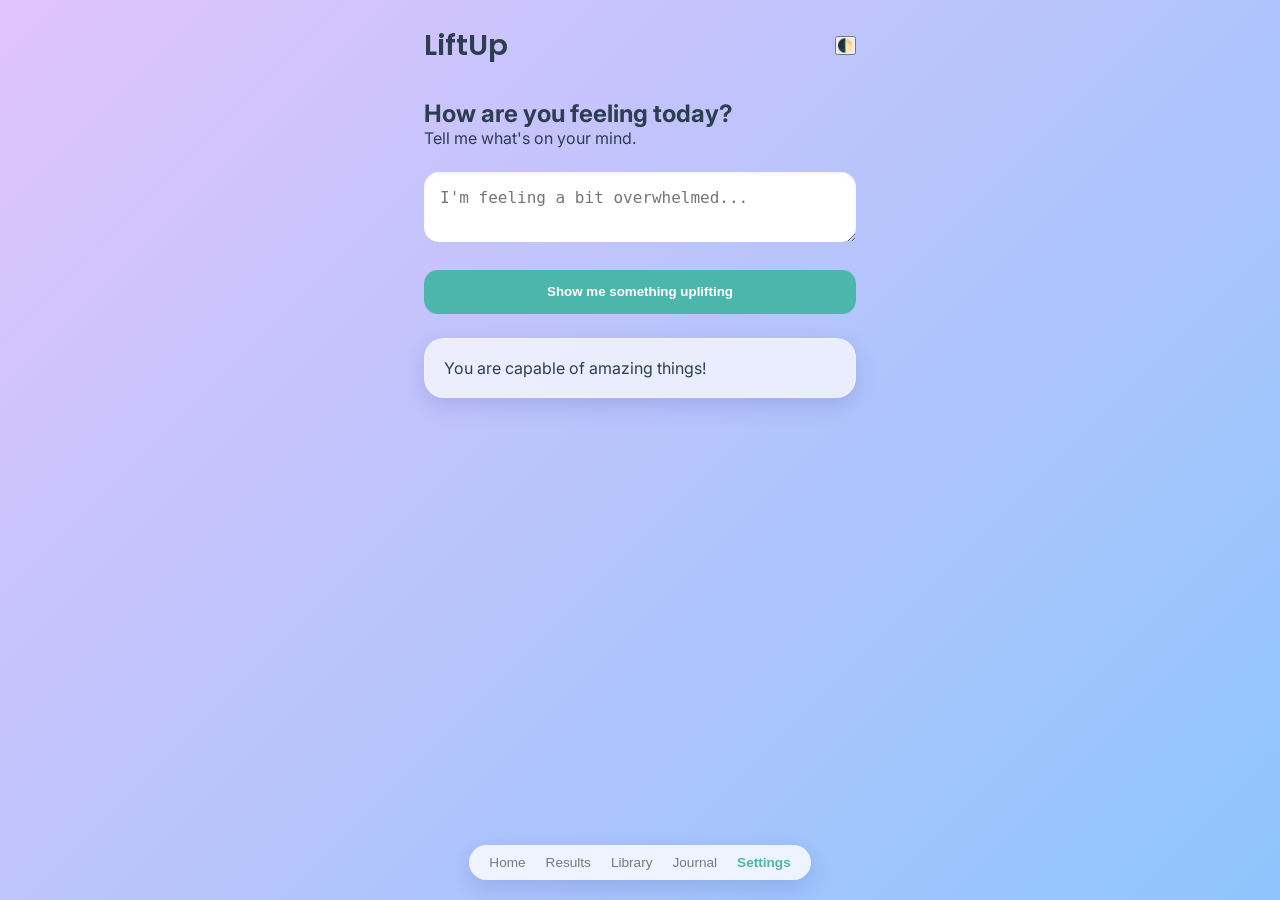
==== commit 7908e6b4: "button fixes" ====
--- a/index.html
+++ b/index.html
@@ -28,7 +28,7 @@
 
         <button id="get-support-btn" class="primary-btn">Show me something uplifting</button>
         
-        <div class="card" style="text-align: center;">
+        <div class="card quick-quote-card">
             <p id="quick-quote">You are capable of amazing things!</p>
         </div>
     </main>
@@ -37,7 +37,7 @@
         <header class="app-header">
             <button class="back-btn" id="back-to-home">←</button>
             <h1 class="logo">For You</h1>
-            <div style="width: 24px;"></div>
+            <div class="spacer"></div>
         </header>
 
         <div class="result-card">
@@ -88,7 +88,8 @@
         
         <div class="card journal-input-card">
             <h3 class="card-title">How are you?</h3>
-            <select id="journal-mood" class="journal-select">
+            <label for="journal-mood" class="visually-hidden">Select your mood</label>
+            <select id="journal-mood" class="journal-select" title="Select your mood">
                 <option value="">Select a vibe...</option>
                 <option value="😊 Happy">😊 Happy</option>
                 <option value="😔 Low">😔 Low</option>
@@ -110,8 +111,8 @@
         </header>
         <div class="card">
             <h3 class="section-label">Data Management</h3>
-            <p class="subtitle" style="margin-bottom: 1rem;">This will permanently delete all save items.</p>
-            <button type="button" id="reset-data-btn" class="primary-btn" style="background: #e74c3c">Reset All Data</button>
+            <p class="subtitle data-management-text">This will permanently delete all save items.</p>
+            <button type="button" id="reset-data-btn" class="primary-btn reset-btn">Reset All Data</button>
         </div>
     </section>
 
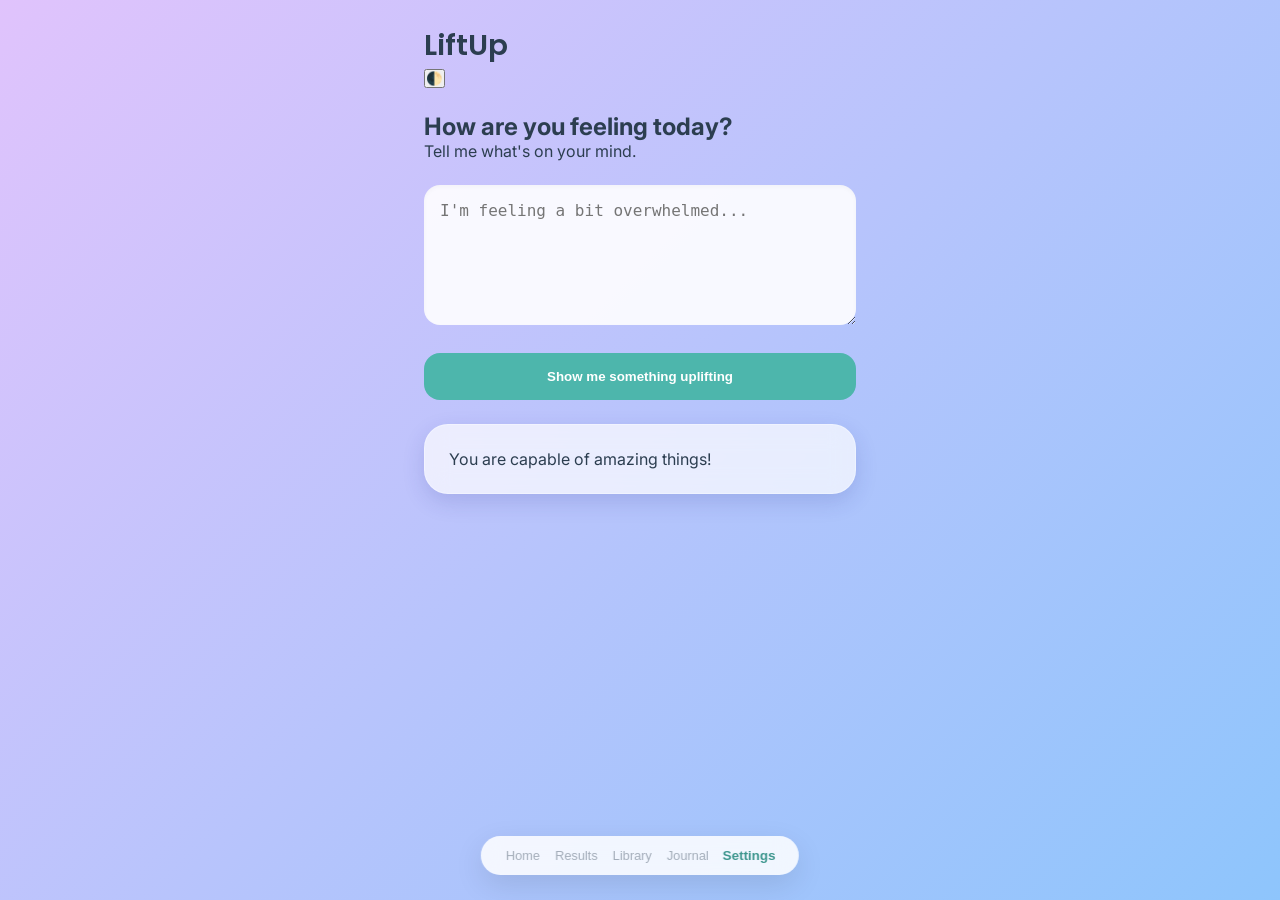
==== commit 8285b23e: "commit" ====
--- a/index.html
+++ b/index.html
@@ -124,6 +124,6 @@
         <button data-view="settings" class="active">Settings</button>
     </nav>
 
-    <script type="module" src="js/main.js"></script>
+    <script type="module" src="/js/main.js"></script>
 </body>
 </html>
--- a/css/styles.css
+++ b/css/styles.css
@@ -44,10 +44,11 @@
     display: block !important;
 }
 
+/* View Containers */
 .view {
     width: 100%;
     max-width: 480px;
-    padding: 1.5rem;
+    padding: 1.5rem 1.5rem 100px 1.5rem;
     display: flex;
     flex-direction: column;
     gap: 1.5rem;
@@ -59,10 +60,10 @@
 /* Cards */
 .card, .result-card {
     background: var(--card-bg);
-    -webkit-backdrop-filter: blur(6px);
-    backdrop-filter: blur(6px);
-    padding: 1.2rem;
-    border-radius: 20px;
+    -webkit-backdrop-filter: blur(12px);
+    backdrop-filter: blur(12px);
+    padding: 1.5rem;
+    border-radius: 24px;
     box-shadow: var(--shadow);
     border: 1px solid rgba(255, 255, 255, 0.3);
     transition: transform 0.2s ease;
@@ -70,39 +71,32 @@
 
 .card:hover { transform: translateY(-3px); }
 
-/* Header */
-.app-header {
-    display: flex;
-    justify-content: space-between;
-    align-items: center;
-    margin-bottom: 0.5rem;
-}
+/* Typography */
+.logo { font-family: 'Poppins', sans-serif; font-size: 1.8rem; font-weight: 600; }
+.card-title { font-size: 0.75rem; text-transform: uppercase; letter-spacing: 1.2px; opacity: 0.5; margin-bottom: 0.8rem; font-weight: 700; }
+.card-text { font-size: 1.15rem; line-height: 1.5; font-weight: 500; margin-bottom: 1rem; }
+.section-label { font-size: 0.9rem; margin: 1rem 0 0.5rem 0.5rem; font-weight: 600; color: var(--primary-hover); }
 
-.logo {
-    font-family: 'Poppins', sans-serif;
-    font-size: 1.8rem;
-    font-weight: 600;
-}
-
-/* Forms & textareas */
+/* Form Elements */
 textarea, select {
     width: 100%;
     padding: 1rem;
-    border-radius: 15px;
+    border-radius: 16px;
     border: none;
-    background: white;
-    box-shadow: inset 0 2px 4px rgba(0,0,0,0.05);
+    background: rgba(255, 255, 255, 0.9);
     font-size: 1rem;
     outline: none;
+    box-shadow: inset 0 2px 4px rgba(0,0,0,0.03);
 }
 
-textarea:focus { outline: 2px solid var(--primary); }
+.input-area textarea { height: 140px; }
+.journal-textarea { height: 120px; margin-top: 10px; }
 
 /* Buttons */
 .primary-btn, .secondary-btn, .save-btn {
     width: 100%;
-    padding: 0.9rem;
-    border-radius: 14px;
+    padding: 1rem;
+    border-radius: 16px;
     cursor: pointer;
     font-weight: 600;
     border: none;
@@ -110,97 +104,86 @@
 }
 
 .primary-btn { background: var(--primary); color: white; }
+.primary-btn:hover { background: var(--primary-hover); }
 
-.save-btn { background: var(--primary); color: white; margin-top: 10px; }
+.secondary-btn { background: rgba(255,255,255,0.4); color: var(--text-dark); border: 1px solid var(--primary); }
 
-/* Navigation */
+.save-btn { background: var(--primary); color: white; font-size: 0.85rem; padding: 0.7rem; margin-top: 10px; }
+
+/* Music */
+.music-card { text-align: center; }
+.album-art { width: 180px; height: 180px; border-radius: 20px; margin: 0 auto 1.2rem; display: block; box-shadow: 0 10px 25px rgba(0,0,0,0.1); object-fit: cover; }
+.song-title { font-weight: 700; font-size: 1.1rem; }
+.song-artist { opacity: 0.6; font-size: 0.9rem; margin-bottom: 1rem; }
+.audio-preview { width: 100%; margin-bottom: 1rem; }
+
+/* Floating Footer Nav */
 .footer-nav {
     position: fixed;
-    bottom: 20px;
-    background: rgba(255, 255, 255, 0.8);
+    bottom: 25px;
+    left: 50%;
+    transform: translateX(-50%);
+    background: rgba(255, 255, 255, 0.85);
     -webkit-backdrop-filter: blur(10px);
     backdrop-filter: blur(10px);
-    padding: 10px 20px;
-    border-radius: 30px;
+    padding: 12px 25px;
+    border-radius: 40px;
     display: flex;
-    gap: 20px;
-    box-shadow: var(--shadow);
+    gap: 15px;
+    box-shadow: 0 10px 30px rgba(0,0,0,0.1);
+    z-index: 1000;
+    width: auto;
 }
 
 .footer-nav button {
     background: none;
     border: none;
-    font-size: 0.85rem;
-    opacity: 0.5;
+    font-size: 0.8rem;
+    font-weight: 500;
+    color: var(--text-dark);
+    opacity: 0.4;
+    cursor: pointer;
+    transition: all 0.3s ease;
 }
 
-.footer-nav button.active {
-    opacity: 1;
-    font-weight: 600;
-    color: var(--primary);
+.footer-nav button.active { opacity: 1; font-weight: 700; color: var(--primary-hover); transform: scale(1.05); }
+
+/* Library & Journal Items */
+.library-item, .journal-entry-item {
+    background: rgba(255, 255, 255, 0.6);
+    padding: 12px 18px;
+    border-radius: 16px;
+    margin-bottom: 8px;
+    display: flex;
+    justify-content: space-between;
+    align-items: center;
 }
 
-/* Music */
-.album-art {
-    width: 100%;
-    max-width: 220px;
-    border-radius: 12px;
-    margin: 0.5rem auto 1rem;
-    display: block;
+.journal-entry-item { flex-direction: column; align-items: flex-start; border-left: 4px solid var(--primary); }
+
+.delete-item-btn { background: #fee2e2; color: #ef4444; border: none; width: 30px; height: 30px; border-radius: 50%; cursor: pointer; }
+
+
+/* Animations */
+@keyframes fadeIn {
+    from { opacity: 0; transform: translateY(12px); }
+    to { opacity: 1; transform: translateY(0); }
 }
 
-/* Delete Button */
-.delete-item-btn {
-    background: rgba(255, 0, 0, 0.12);
-    color: #e74c3c;
-    border: none;
-    width: 28px;
-    height: 28px;
-    border-radius: 50%;
-    cursor: pointer;
-    display: flex;
-    align-items: center;
-    justify-content: center;
+@keyframes pulse {
+    0% { opacity: 1; }
+    50% { opacity: 0.6; }
+    100% { opacity: 1; }
 }
 
+button:disabled { animation: pulse 1.5s infinite; cursor: wait; }
+
 /* Dark Mode */
-body.dark {
-    background: linear-gradient(135deg, #1e2a38, #2c3e50);
-    color: #ecf0f1;
-}
-
-body.dark .card, body.dark .result-card, body.dark .library-list {
-    background: rgba(255, 255, 255, 0.05);
-    border: 1px solid rgba(255, 255, 255, 0.1);
-}
-
-body.dark textarea, body.dark select {
-    background: rgba(0, 0, 0, 0.2);
-    color: white;
-}
-
-button:disabled {
-    animation: pulse 1.5s infinite;
-    cursor: wait;
-}
-
-/* Animations */
-@keyframes pulse {
-    0% { transform: scale(1); }
-    50% { transform: scale(0.98); opacity: 0.7; }
-    100% { transform: scale(1); }
-}
-
-@keyframes fadeIn {
-    from {
-        opacity: 0;
-        transform: translateY(10px);
-    }
-    to {
-        opacity: 1;
-        transform: translateY(0);
-    }
-}
+body.dark { --bg-gradient: linear-gradient(135deg, #1e2a38, #2c3e50); color: #f8fafc;}
+body.dark .card, body.dark .result-card { background: rgba(30, 41, 59, 0.7); border-color: rgba(255,255,255,0.05); }
+body.dark textarea, body.dark select { background: rgba(15, 23, 42, 0.8); color: white; }
+body.dark .footer-nav { background: rgba(30, 41, 59, 0.9); }
+body.dark .library-item { background: rgba(15, 23, 42, 0.4); }
 
 /* Mobile */
 @media (max-width: 480px) {
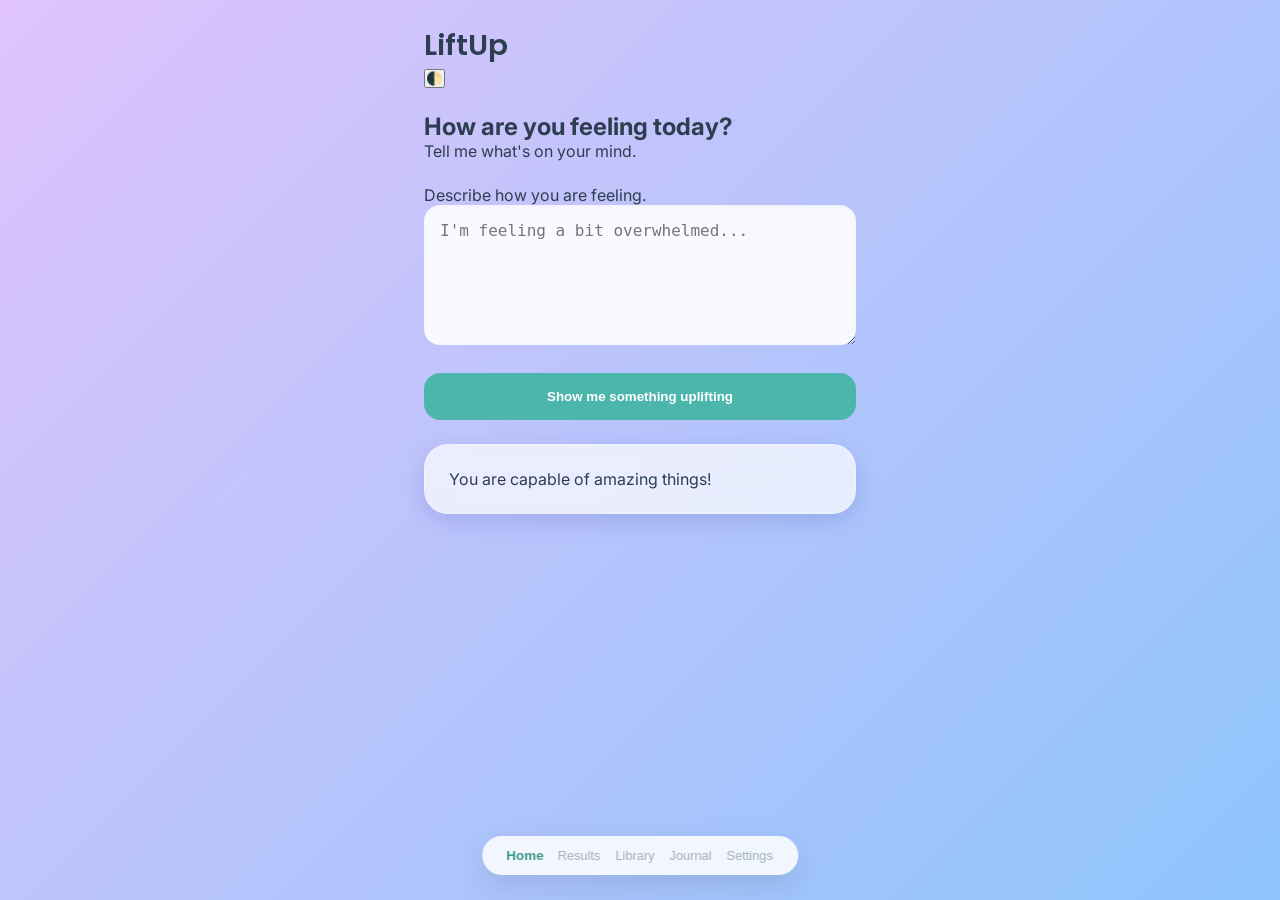
==== commit 03756835: "js updates" ====
--- a/index.html
+++ b/index.html
@@ -8,13 +8,12 @@
     <link rel="stylesheet" href="css/styles.css" />
 </head>
 <body>
-
     <div id="toast" class="toast hidden">Saved!</div>
 
     <main id="home-view" class="view">
         <header class="app-header">
             <h1 class="logo">LiftUp</h1>
-            <button type="button" id="theme-toggle" class="icon-btn">🌓</button>
+            <button type="button" id="theme-toggle" class="icon-btn" aria-label="Toggle dark mode">🌓</button>
         </header>
 
         <section class="intro">
@@ -23,10 +22,11 @@
          </section>
 
          <div class="input-area">
+            <label for="user-input" class="visually-hidden">Describe how you are feeling.</label>
             <textarea id="user-input" placeholder="I'm feeling a bit overwhelmed..."></textarea>
         </div>
 
-        <button id="get-support-btn" class="primary-btn">Show me something uplifting</button>
+        <button type="button" id="get-support-btn" class="primary-btn">Show me something uplifting</button>
         
         <div class="card quick-quote-card">
             <p id="quick-quote">You are capable of amazing things!</p>
@@ -35,32 +35,31 @@
     
      <section id="results-view" class="view hidden">
         <header class="app-header">
-            <button class="back-btn" id="back-to-home">←</button>
+            <button type="button" class="back-btn" id="back-to-home" aria-label="Go back to home">←</button>
             <h1 class="logo">For You</h1>
-            <div class="spacer"></div>
+            <div class="spacer" aria-hidden="true"></div>
         </header>
 
         <div class="result-card">
             <h3 class="card-title">Daily Wisdom</h3>
             <p id="result-quote" class="card-text">"Your quote will appear here."</p>
-            <button class="save-btn" id="save-quote-btn">Save Quote</button>
+            <button type="button" class="save-btn" id="save-quote-btn">Save Quote</button>
         </div>
 
         <div class="result-card music-card">
             <h3 class="card-title">Mood Melodies</h3> 
-            <img id="album-art" class="album-art" src="" alt="Album Art" />
+            <img id="album-art" class="album-art" src="" alt="Album artwork for selected song" />
             <div class="song-info">
                 <p id="song-title" class="song-title">Song Title</p>
                 <p id="song-artist" class="song-artist">Artist Name</p>
             </div>
             <audio id="song-preview" controls class="audio-preview"></audio>
-            <button class="save-btn" id="save-song-btn">Save Song</button>
+            <button type="button" class="save-song-btn">Save Song</button>
         </div>
-
         <div class="result-card">
             <h3 class="card-title">Reflection</h3>
             <p id="journal-prompt" class="card-text">"Your prompt will appear here."</p>
-            <button class="save-btn" id="save-prompt-btn">Save Prompt</button>
+            <button type="button" class="save-btn" id="save-prompt-btn">Save Prompt</button>
         </div>   
     </section>
     
@@ -70,7 +69,7 @@
         </header>
 
         <div class="library-container">
-            <h3 class="section-lable">Quotes</h3>
+            <h3 class="section-label">Quotes</h3>
             <div id="saved-quotes" class="library-list"></div>
             
             <h3 class="section-label">Songs</h3>
@@ -88,6 +87,7 @@
         
         <div class="card journal-input-card">
             <h3 class="card-title">How are you?</h3>
+
             <label for="journal-mood" class="visually-hidden">Select your mood</label>
             <select id="journal-mood" class="journal-select" title="Select your mood">
                 <option value="">Select a vibe...</option>
@@ -97,7 +97,10 @@
                 <option value="😌 Calm">😌 Calm</option>
                 <option value="🤔 Reflective">🤔 Reflective</option>
             </select>
+
+            <label for="journal-entry" class="visually-hidden">Write your journal entry</label>
             <textarea id="journal-entry" class="journal-textarea" placeholder="Start typing..."></textarea>
+
             <button type="button" id="save-journal-btn" class="primary-btn">Log Entry</button>
         </div>
         
@@ -109,6 +112,7 @@
         <header class="app-header">
             <h1 class="logo">Settings</h1>
         </header>
+
         <div class="card">
             <h3 class="section-label">Data Management</h3>
             <p class="subtitle data-management-text">This will permanently delete all save items.</p>
@@ -117,11 +121,11 @@
     </section>
 
     <nav class="footer-nav">
-        <button data-view="home">Home</button>
-        <button data-view="results">Results</button>
-        <button data-view="library">Library</button>
-        <button data-view="journal">Journal</button>
-        <button data-view="settings" class="active">Settings</button>
+        <button type="button" data-view="home" class="active">Home</button>
+        <button type="button" data-view="results">Results</button>
+        <button type="button" data-view="library">Library</button>
+        <button type="button" data-view="journal">Journal</button>
+        <button type="button" data-view="settings">Settings</button>
     </nav>
 
     <script type="module" src="/js/main.js"></script>
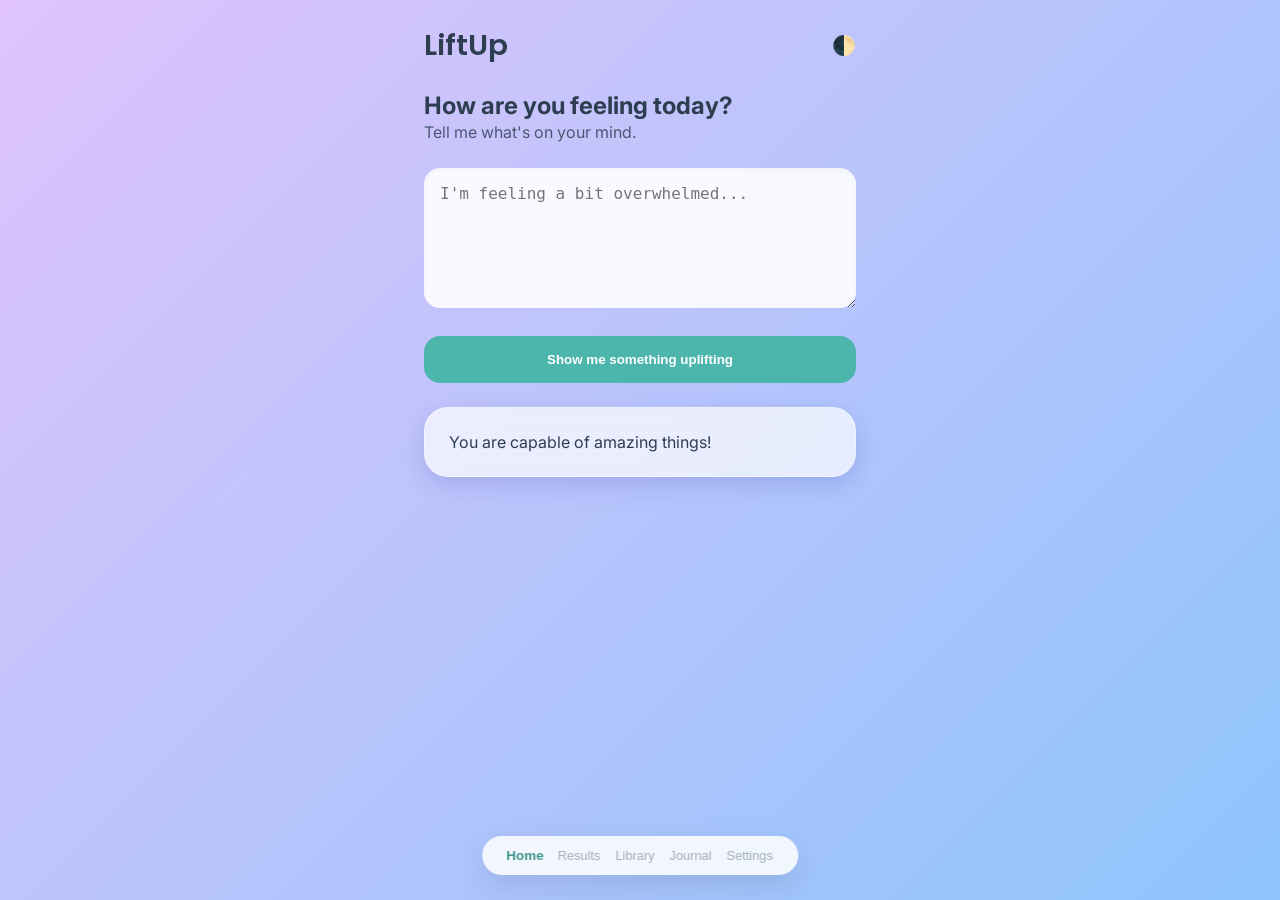
==== commit 93ea7892: "style and js updates" ====
--- a/index.html
+++ b/index.html
@@ -54,7 +54,7 @@
                 <p id="song-artist" class="song-artist">Artist Name</p>
             </div>
             <audio id="song-preview" controls class="audio-preview"></audio>
-            <button type="button" class="save-song-btn">Save Song</button>
+            <button type="button" class="save-btn" id="save-song-btn">Save Song</button>
         </div>
         <div class="result-card">
             <h3 class="card-title">Reflection</h3>
--- a/css/styles.css
+++ b/css/styles.css
@@ -9,9 +9,13 @@
 }
 
 /* Global */
-* { margin: 0; padding: 0; box-sizing: border-box; }
+* { 
+    margin: 0; 
+    padding: 0; 
+    box-sizing: border-box; }
 
 body {
+    width: 100%;
     font-family: 'Inter', sans-serif;
     background: var(--bg-gradient);
     background-attachment: fixed;
@@ -19,6 +23,22 @@
     min-height:100vh;
     display: flex;
     justify-content: center;
+}
+
+.hidden {
+    display: none !important;
+}
+
+.visually-hidden {
+    position: absolute;
+    width: 1px;
+    height: 1px;
+    padding: 0;
+    margin: -1px;
+    overflow: hidden;
+    clip: rect(0, 0, 0, 0);
+    white-space: nowrap;
+    border: 0;
 }
 
 /* Toast Styles */
@@ -32,7 +52,7 @@
     padding: 12px 24px;
     border-radius: 25px;
     z-index: 9999;
-    transition: all 0.3s cubic-bezier(0.68, -0.55, 0.265, 1.55);
+    transition: opacity 0.3 ease, transform 03s ease;
     pointer-events: none;
     font-size: 0.9rem;
     box-shadow: 0 4px 15px rgba(0,0,0,0.2);
@@ -48,17 +68,38 @@
 .view {
     width: 100%;
     max-width: 480px;
-    padding: 1.5rem 1.5rem 100px 1.5rem;
+    padding: 1.5rem 1.5rem 100px;
     display: flex;
     flex-direction: column;
     gap: 1.5rem;
     animation: fadeIn 0.4s ease-out;
 }
 
-.hidden { display: none !important; }
+/* Header */
+.app-header {
+    display: flex;
+    justify-content: space-between;
+    align-items: center;
+}
+
+.logo {
+    font-family: "Poppins", sans-serif;
+    font-size: 1.8rem;
+    font-weight: 600;
+}
+
+.spacer {
+    width: 40px;
+}
+
+.subtitle {
+    opacity: 0.8;
+    line-height: 1.5;
+}
 
 /* Cards */
-.card, .result-card {
+.card,
+.result-card {
     background: var(--card-bg);
     -webkit-backdrop-filter: blur(12px);
     backdrop-filter: blur(12px);
@@ -69,16 +110,37 @@
     transition: transform 0.2s ease;
 }
 
-.card:hover { transform: translateY(-3px); }
+.card:hover { 
+    transform: translateY(-3px);
+}
 
 /* Typography */
-.logo { font-family: 'Poppins', sans-serif; font-size: 1.8rem; font-weight: 600; }
-.card-title { font-size: 0.75rem; text-transform: uppercase; letter-spacing: 1.2px; opacity: 0.5; margin-bottom: 0.8rem; font-weight: 700; }
-.card-text { font-size: 1.15rem; line-height: 1.5; font-weight: 500; margin-bottom: 1rem; }
-.section-label { font-size: 0.9rem; margin: 1rem 0 0.5rem 0.5rem; font-weight: 600; color: var(--primary-hover); }
+.card-title { 
+    font-size: 0.75rem; 
+    text-transform: uppercase; 
+    letter-spacing: 1.2px; 
+    opacity: 0.5; 
+    margin-bottom: 0.8rem; 
+    font-weight: 700;
+}
+
+.card-text { 
+    font-size: 1.15rem; 
+    line-height: 1.5; 
+    font-weight: 500; 
+    margin-bottom: 1rem;
+}
+
+.section-label { 
+    font-size: 0.9rem; 
+    margin: 1rem 0 0.5rem 0.5rem; 
+    font-weight: 600; 
+    color: var(--primary-hover);
+}
 
 /* Form Elements */
-textarea, select {
+textarea,
+select {
     width: 100%;
     padding: 1rem;
     border-radius: 16px;
@@ -86,38 +148,115 @@
     background: rgba(255, 255, 255, 0.9);
     font-size: 1rem;
     outline: none;
-    box-shadow: inset 0 2px 4px rgba(0,0,0,0.03);
-}
-
-.input-area textarea { height: 140px; }
-.journal-textarea { height: 120px; margin-top: 10px; }
+    box-shadow: inset 0 2px 4px rgba(0, 0, 0, 0.03);
+}
+
+textarea.error {
+    outline: 2px solid #ef4444;
+    background: #fff1f2;
+}
+
+.input-area textarea { 
+    height: 140px;
+}
+
+.journal-textarea { 
+    height: 120px; 
+    margin-top: 10px;
+}
 
 /* Buttons */
-.primary-btn, .secondary-btn, .save-btn {
+.primary-btn, 
+.secondary-btn, 
+.save-btn,
+.icon-btn,
+.back-btn,
+.delete-item-btn {
+    border: none;
+    cursor: pointer;
+}
+
+.primary-btn,
+.secondary-btn,
+.save-btn {
     width: 100%;
     padding: 1rem;
     border-radius: 16px;
-    cursor: pointer;
     font-weight: 600;
-    border: none;
-    transition: all 0.2s ease;   
-}
-
-.primary-btn { background: var(--primary); color: white; }
-.primary-btn:hover { background: var(--primary-hover); }
-
-.secondary-btn { background: rgba(255,255,255,0.4); color: var(--text-dark); border: 1px solid var(--primary); }
-
-.save-btn { background: var(--primary); color: white; font-size: 0.85rem; padding: 0.7rem; margin-top: 10px; }
+    transition: background-color 0.2s ease, transform 0.2s ease;
+}
+
+.primary-btn {
+    background: var(--primary);
+    color: white;
+}
+
+.primary-btn:hover {
+    background: var(--primary-hover);
+}
+
+.secondary-btn {
+    background: rgba(255, 255, 255, 0.4);
+    color: var(--text-dark);
+    border: 1px solid var(--primary);
+}
+
+.save-btn {
+    background: var(--primary);
+    color: white;
+    font-size: 0.85rem;
+    padding: 0.7rem;
+    margin-top: 10px;
+}
+
+.icon-btn,
+.back-btn {
+    background: none;
+    font-size: 1.2rem;
+    color: inherit;
+}
+
+/* Focus Styles */
+button:focus-visible,
+textarea:focus-visible,
+select:focus-visible,
+audio:focus-visible {
+    outline: 3px solid rgba(77, 182, 172, 0.45);
+    outline-offset: 3px;
+}
 
 /* Music */
-.music-card { text-align: center; }
-.album-art { width: 180px; height: 180px; border-radius: 20px; margin: 0 auto 1.2rem; display: block; box-shadow: 0 10px 25px rgba(0,0,0,0.1); object-fit: cover; }
-.song-title { font-weight: 700; font-size: 1.1rem; }
-.song-artist { opacity: 0.6; font-size: 0.9rem; margin-bottom: 1rem; }
-.audio-preview { width: 100%; margin-bottom: 1rem; }
-
-/* Floating Footer Nav */
+.music-card { 
+    text-align: center;
+}
+
+.album-art { 
+    width: 180px; 
+    height: 180px; 
+    border-radius: 20px; 
+    margin: 0 auto 1.2rem; 
+    display: block; 
+    box-shadow: 0 10px 25px rgba(0, 0, 0, 0.1); 
+    object-fit: cover;
+}
+
+.song-title { 
+    font-weight: 700; 
+    font-size: 1.1rem;
+}
+
+.song-artist { 
+    opacity: 0.6; 
+    font-size: 0.9rem; 
+    margin-bottom: 1rem;
+}
+
+.audio-preview { 
+    width: 100%; 
+    margin-bottom: 1rem;
+}
+
+/* Footer Nav */
 .footer-nav {
     position: fixed;
     bottom: 25px;
@@ -130,7 +269,7 @@
     border-radius: 40px;
     display: flex;
     gap: 15px;
-    box-shadow: 0 10px 30px rgba(0,0,0,0.1);
+    box-shadow: 0 10px 30px rgba(0, 0, 0, 0.1);
     z-index: 1000;
     width: auto;
 }
@@ -143,13 +282,19 @@
     color: var(--text-dark);
     opacity: 0.4;
     cursor: pointer;
-    transition: all 0.3s ease;
-}
-
-.footer-nav button.active { opacity: 1; font-weight: 700; color: var(--primary-hover); transform: scale(1.05); }
+    transition: opacity 0.3s ease, transform 0.3s ease, color 0.3s ease;
+}
+
+.footer-nav button.active { 
+    opacity: 1; 
+    font-weight: 700; 
+    color: var(--primary-hover); 
+    transform: scale(1.05); 
+}
 
 /* Library & Journal Items */
-.library-item, .journal-entry-item {
+.library-item, 
+.journal-entry-item {
     background: rgba(255, 255, 255, 0.6);
     padding: 12px 18px;
     border-radius: 16px;
@@ -157,33 +302,113 @@
     display: flex;
     justify-content: space-between;
     align-items: center;
-}
-
-.journal-entry-item { flex-direction: column; align-items: flex-start; border-left: 4px solid var(--primary); }
-
-.delete-item-btn { background: #fee2e2; color: #ef4444; border: none; width: 30px; height: 30px; border-radius: 50%; cursor: pointer; }
-
+    gap: 12px;
+}
+
+.item-content {
+    flex: 1;
+    line-height: 1.4;
+}
+
+.journal-entry-item { 
+    flex-direction: column; 
+    align-items: flex-start; 
+    border-left: 4px solid var(--primary); 
+}
+.journal-entry-date {
+    font-size: 0.8rem;
+    opacity: 0.65;
+}
+
+.journal-entry-mood {
+    font-weight: 600;
+    margin-top: 0.25rem;
+}
+
+.journal-entry-text {
+    margin-top: 0.4rem;
+    line-height: 1.5;
+}
+
+.delete-item-btn { 
+    background: #fee2e2; 
+    color: #ef4444; 
+    width: 30px; 
+    height: 30px; 
+    border-radius: 50%; 
+    flex-shrink: 0; 
+}
+
+/* Empty States */
+.empty-text {
+    opacity: 0.7;
+    font-style: italic;
+}
 
 /* Animations */
 @keyframes fadeIn {
-    from { opacity: 0; transform: translateY(12px); }
-    to { opacity: 1; transform: translateY(0); }
+    from { 
+        opacity: 0; 
+        transform: translateY(12px); 
+    }
+    to { 
+        opacity: 1; 
+        transform: translateY(0); 
+    }
 }
 
 @keyframes pulse {
-    0% { opacity: 1; }
-    50% { opacity: 0.6; }
-    100% { opacity: 1; }
-}
-
-button:disabled { animation: pulse 1.5s infinite; cursor: wait; }
+    0% { 
+        opacity: 1; 
+    }
+    50% { 
+        opacity: 0.6; 
+    }
+    100% { 
+        opacity: 1; 
+    }
+}
+
+button:disabled { 
+    animation: pulse 1.5s infinite; 
+    cursor: wait; 
+}
 
 /* Dark Mode */
-body.dark { --bg-gradient: linear-gradient(135deg, #1e2a38, #2c3e50); color: #f8fafc;}
-body.dark .card, body.dark .result-card { background: rgba(30, 41, 59, 0.7); border-color: rgba(255,255,255,0.05); }
-body.dark textarea, body.dark select { background: rgba(15, 23, 42, 0.8); color: white; }
-body.dark .footer-nav { background: rgba(30, 41, 59, 0.9); }
-body.dark .library-item { background: rgba(15, 23, 42, 0.4); }
+body.dark { 
+    --bg-gradient: linear-gradient(135deg, #1e2a38, #2c3e50); 
+    color: #f8fafc;
+}
+
+body.dark .card, 
+body.dark .result-card { 
+    background: rgba(30, 41, 59, 0.7); 
+    border-color: rgba(255, 255, 255, 0.05); 
+}
+
+body.dark textarea, 
+body.dark select { 
+    background: rgba(15, 23, 42, 0.8); 
+    color: white; 
+}
+
+body.dark .footer-nav { 
+    background: rgba(30, 41, 59, 0.9); 
+}
+
+body.dark .library-item,
+body.dark .journal-entry-item { 
+    background: rgba(15, 23, 42, 0.4); 
+}
+
+body.dark .footer-nav button {
+    color: #f8fafc;
+}
+
+body.dark .delete-item-btn {
+    background: rgba(239, 68, 68, 0.15);
+    color: #f87171;
+}
 
 /* Mobile */
 @media (max-width: 480px) {
@@ -191,4 +416,13 @@
         padding: 1rem;
         gap: 1rem;
     }
+
+    .footer-nav {
+        gap: 10px;
+        padding: 10px 16px;
+    }
+
+    .footer-nav button {
+        font-size: 0.75rem;
+    }
 }
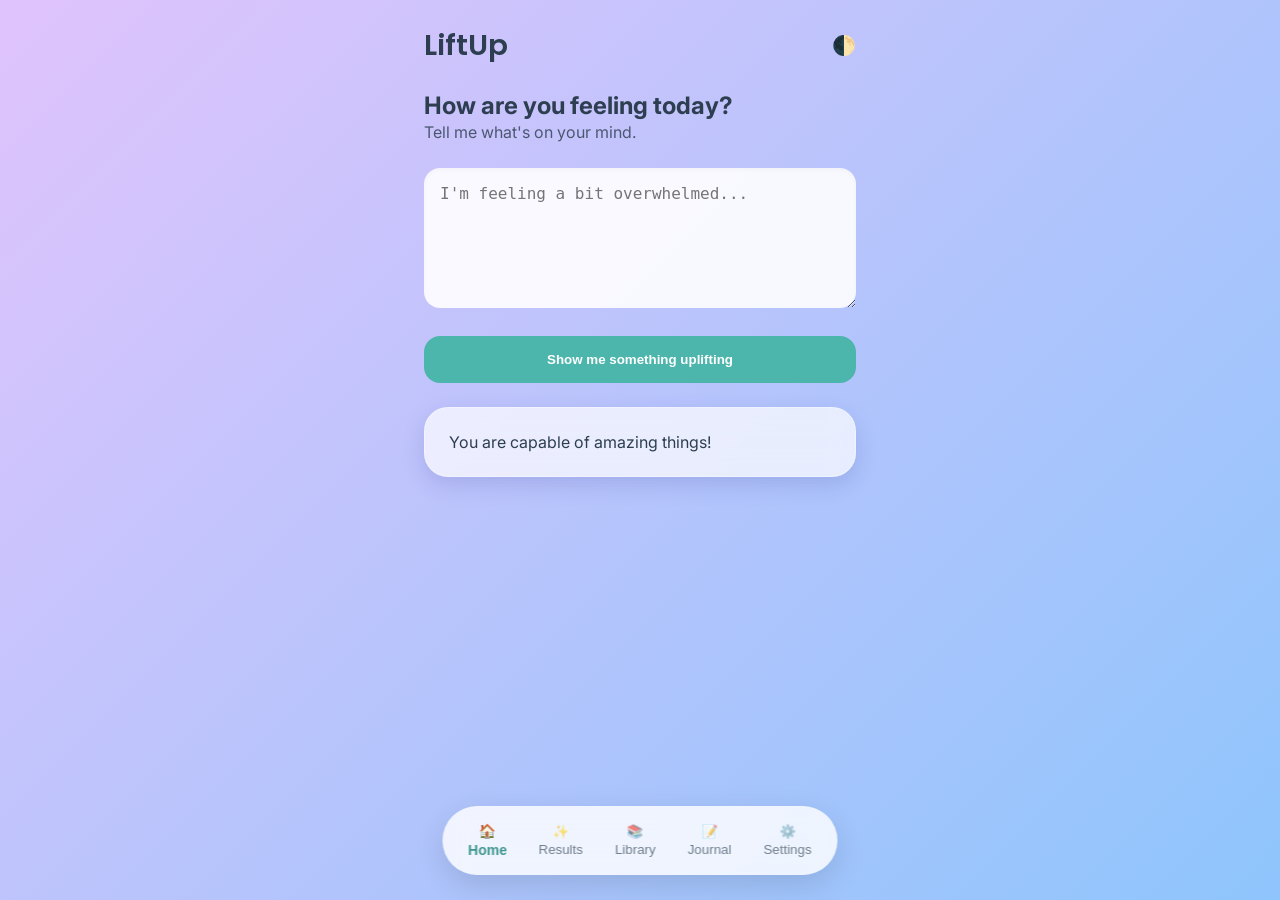
==== commit f8b2a022: "improved animations and style" ====
--- a/index.html
+++ b/index.html
@@ -121,11 +121,26 @@
     </section>
 
     <nav class="footer-nav">
-        <button type="button" data-view="home" class="active">Home</button>
-        <button type="button" data-view="results">Results</button>
-        <button type="button" data-view="library">Library</button>
-        <button type="button" data-view="journal">Journal</button>
-        <button type="button" data-view="settings">Settings</button>
+        <button type="button" data-view="home" class="active">
+            <span class="nav-icon">🏠</span>
+            <span class="nav-label">Home</span>
+        </button>
+        <button type="button" data-view="results">
+            <span class="nav-icon">✨</span>
+            <span class="nav-label">Results</span>
+        </button>
+        <button type="button" data-view="library">
+            <span class="nav-icon">📚</span>
+            <span class="nav-label">Library</span>
+        </button>
+        <button type="button" data-view="journal">
+            <span class="nav-icon">📝</span>
+            <span class="nav-label">Journal</span>
+        </button>
+        <button type="button" data-view="settings">
+            <span class="nav-icon">⚙️</span>
+            <span class="nav-label">Settings</span>
+        </button>
     </nav>
 
     <script type="module" src="/js/main.js"></script>
--- a/css/styles.css
+++ b/css/styles.css
@@ -107,11 +107,13 @@
     border-radius: 24px;
     box-shadow: var(--shadow);
     border: 1px solid rgba(255, 255, 255, 0.3);
-    transition: transform 0.2s ease;
-}
-
-.card:hover { 
-    transform: translateY(-3px);
+    transition: transform 0.25s ease, box-shadow 0.25s ease, background 0.25s ease;
+}
+
+.card:hover
+.result-card:hover { 
+    transform: translateY(-4px);
+    box-shadow: 0 12px 28px rgba(31, 38, 135, 0.18);
 }
 
 /* Typography */
@@ -183,7 +185,7 @@
     padding: 1rem;
     border-radius: 16px;
     font-weight: 600;
-    transition: background-color 0.2s ease, transform 0.2s ease;
+    transition: transform 0.2s ease, background-color 0.2s ease, box-shadow 0.2s ease;
 }
 
 .primary-btn {
@@ -191,8 +193,10 @@
     color: white;
 }
 
-.primary-btn:hover {
-    background: var(--primary-hover);
+.primary-btn:hover,
+.save-btn:hover {
+    transform: translateY(-2px);
+    box-shadow: 0 8px rgba(77, 182, 172, 0.25);
 }
 
 .secondary-btn {
@@ -214,6 +218,13 @@
     background: none;
     font-size: 1.2rem;
     color: inherit;
+}
+
+.primary-btn:active,
+.save-btn:active,
+.secondary-btn:active,
+.footer-nav button:active {
+    transform: scale(0.97);
 }
 
 /* Focus Styles */
@@ -238,6 +249,12 @@
     display: block; 
     box-shadow: 0 10px 25px rgba(0, 0, 0, 0.1); 
     object-fit: cover;
+    transition: transform 0.25s ease, box-shadow 0.25s ease;
+}
+
+.music-card:hover, .album-art {
+    transform: scale(1.03);
+    box-shadow: 0 14px 30px rgba(0, 0, 0, 0.16);
 }
 
 .song-title { 
@@ -262,14 +279,14 @@
     bottom: 25px;
     left: 50%;
     transform: translateX(-50%);
-    background: rgba(255, 255, 255, 0.85);
-    -webkit-backdrop-filter: blur(10px);
-    backdrop-filter: blur(10px);
-    padding: 12px 25px;
-    border-radius: 40px;
-    display: flex;
-    gap: 15px;
-    box-shadow: 0 10px 30px rgba(0, 0, 0, 0.1);
+    background: rgba(255, 255, 255, 0.82);
+    -webkit-backdrop-filter: blur(12px);
+    backdrop-filter: blur(12px);
+    padding: 10px 14px;
+    border-radius: 999px;
+    display: flex;
+    gap: 8px;
+    box-shadow: 0 10px 30px rgba(0, 0, 0, 0.12);
     z-index: 1000;
     width: auto;
 }
@@ -277,12 +294,18 @@
 .footer-nav button {
     background: none;
     border: none;
-    font-size: 0.8rem;
-    font-weight: 500;
     color: var(--text-dark);
-    opacity: 0.4;
+    opacity: 0.65;
     cursor: pointer;
-    transition: opacity 0.3s ease, transform 0.3s ease, color 0.3s ease;
+    border-radius: 18px;
+    padding: 8px 12px;
+    min-width: 62px;
+    display: flex;
+    flex-direction: column;
+    align-items: center;
+    justify-content: center;
+    gap: 3px;
+    transition: transform 0.2s ease, background-color 0.2s ease, opacity 0.2s ease, color 0.2s ease;
 }
 
 .footer-nav button.active { 
@@ -349,11 +372,11 @@
 @keyframes fadeIn {
     from { 
         opacity: 0; 
-        transform: translateY(12px); 
+        transform: translateY(18px) scale(0.98); 
     }
     to { 
         opacity: 1; 
-        transform: translateY(0); 
+        transform: translateY(0) scale(1); 
     }
 }
 
@@ -393,7 +416,7 @@
 }
 
 body.dark .footer-nav { 
-    background: rgba(30, 41, 59, 0.9); 
+    background: rgba(30, 41, 59, 0.88); 
 }
 
 body.dark .library-item,
@@ -403,6 +426,16 @@
 
 body.dark .footer-nav button {
     color: #f8fafc;
+    background: transparent;
+}
+
+body.dark .footer-nav button:hover {
+    background: rgba(255, 255, 255, 0.06);
+}
+
+body.dark .footer-nav button.active {
+    color: #8de1d8;
+    background: rgba(77, 182, 172, 0.18);
 }
 
 body.dark .delete-item-btn {
@@ -413,16 +446,25 @@
 /* Mobile */
 @media (max-width: 480px) {
     .view {
-        padding: 1rem;
+        padding: 1rem 1rem 100px;
         gap: 1rem;
     }
 
     .footer-nav {
-        gap: 10px;
-        padding: 10px 16px;
+        gap: 4px;
+        padding: 8px 10px;
     }
 
     .footer-nav button {
-        font-size: 0.75rem;
+        min-width: 54px;
+        padding: 7px 10px;
+    }
+
+    .nav-icon {
+        font-size: 1rem;
+    }
+
+    .nav-label {
+        font-size: 0.68rem;
     }
 }
